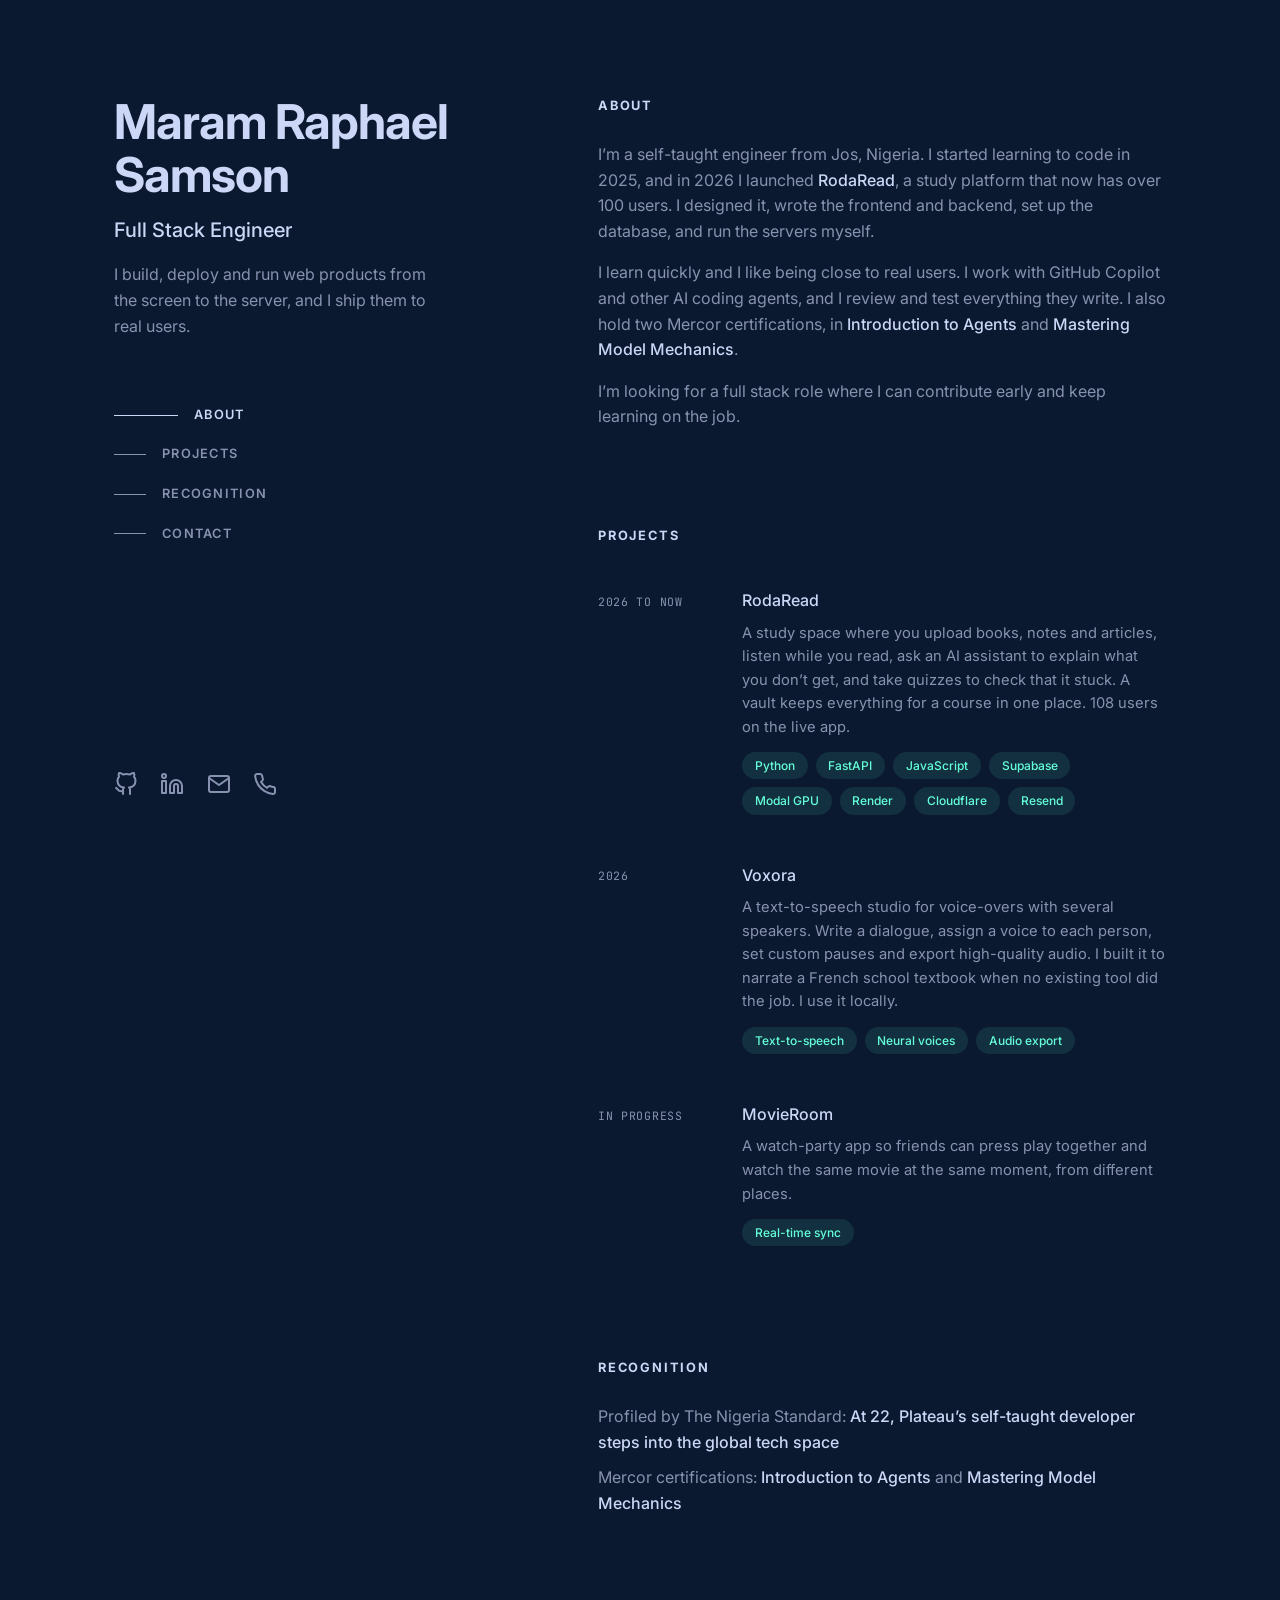
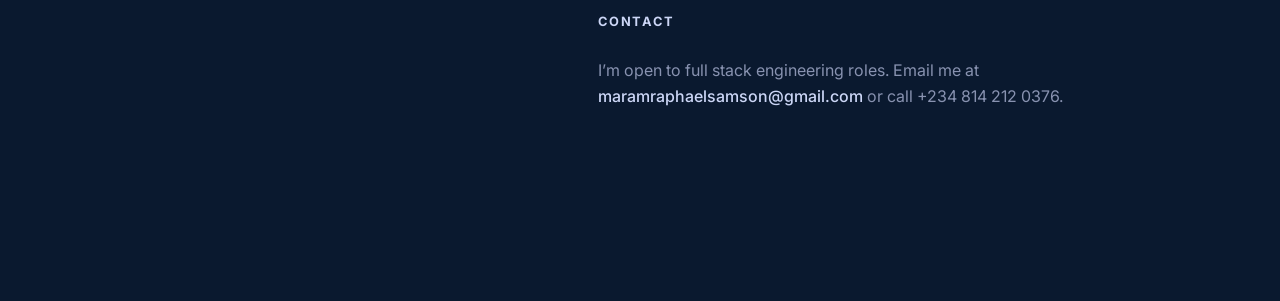
==== index.html @ 488ff198 "Add GitHub Pages index entry point" ====
<!DOCTYPE html>
<html lang="en">
<head>
  <meta charset="utf-8">
  <meta name="viewport" content="width=device-width, initial-scale=1">
  <title>Maram Raphael Samson | Full Stack Engineer</title>
  <meta http-equiv="refresh" content="0; url=Maram%20Raphael%20Samson%20_%20Full%20Stack%20Engineer.html">
  <script>window.location.replace("Maram%20Raphael%20Samson%20_%20Full%20Stack%20Engineer.html");</script>
</head>
<body>
  <p>Loading portfolio… If you are not redirected, <a href="Maram%20Raphael%20Samson%20_%20Full%20Stack%20Engineer.html">open it here</a>.</p>
</body>
</html>
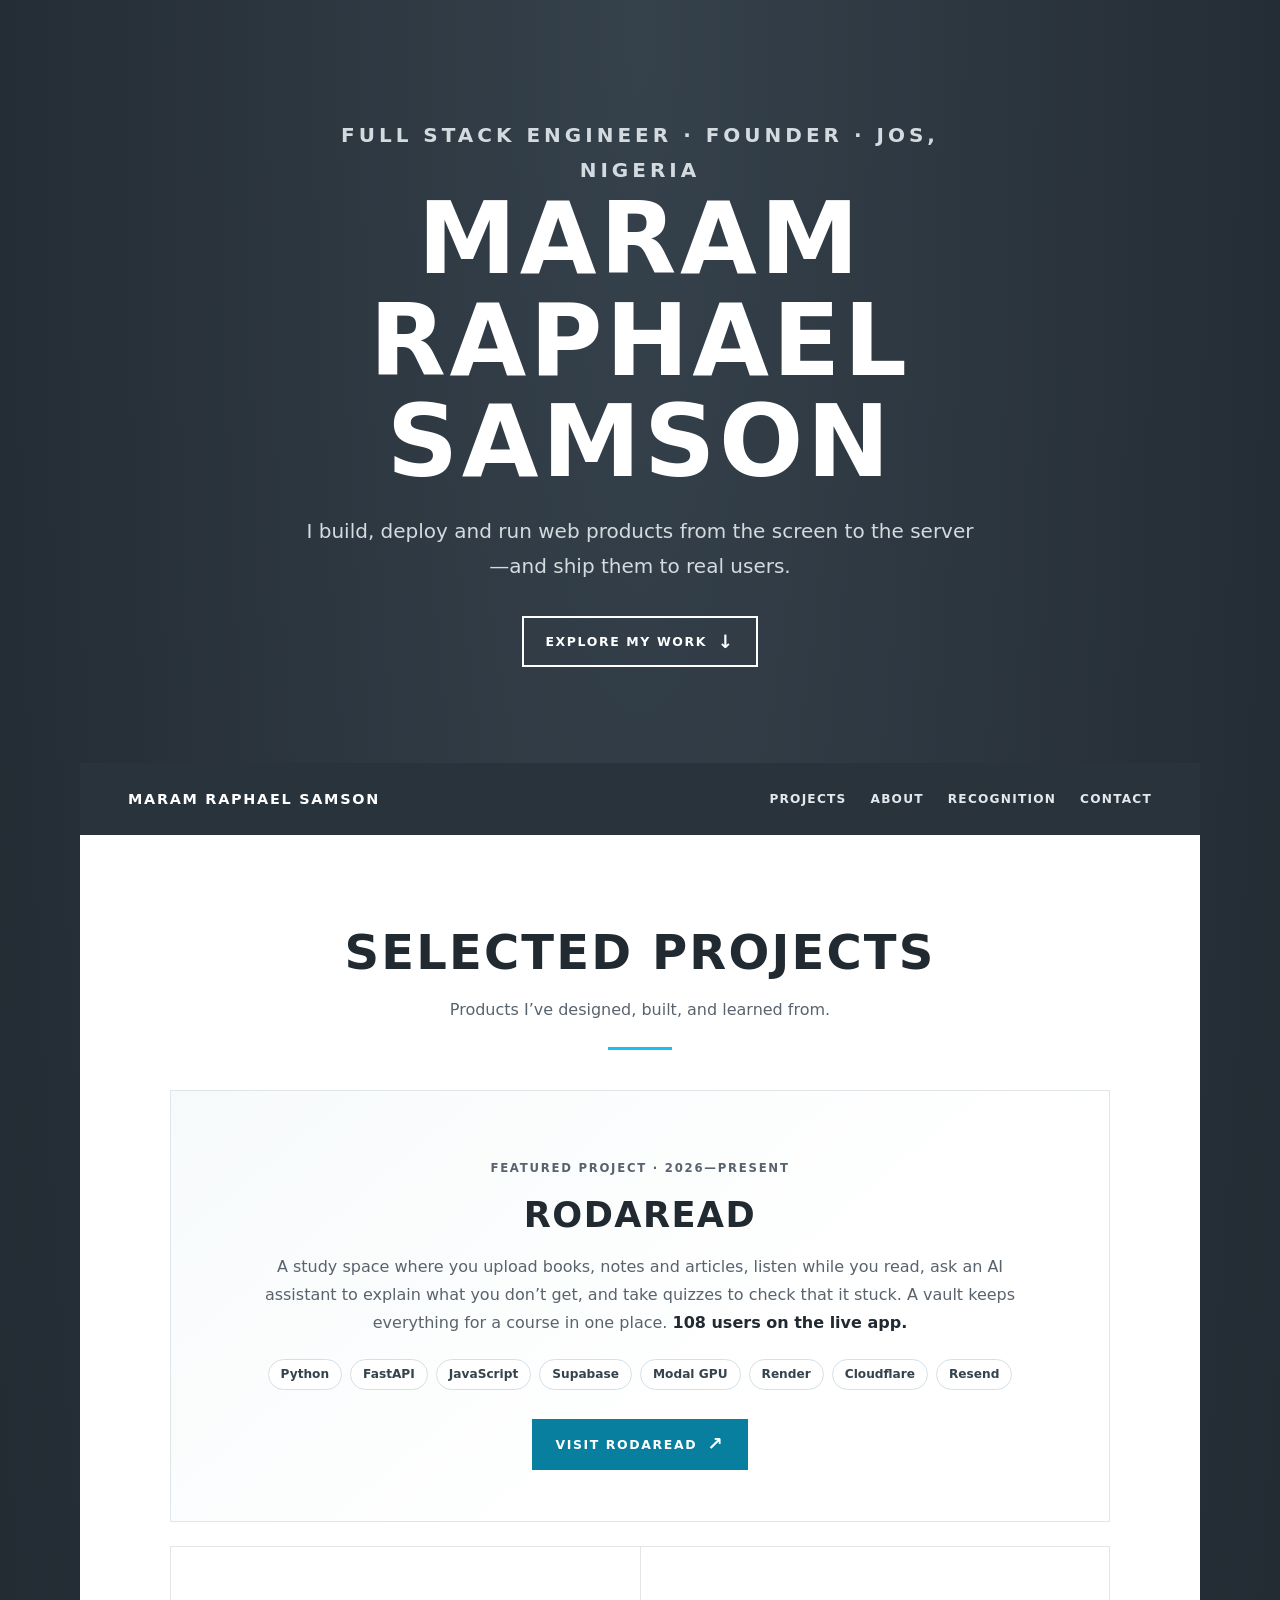
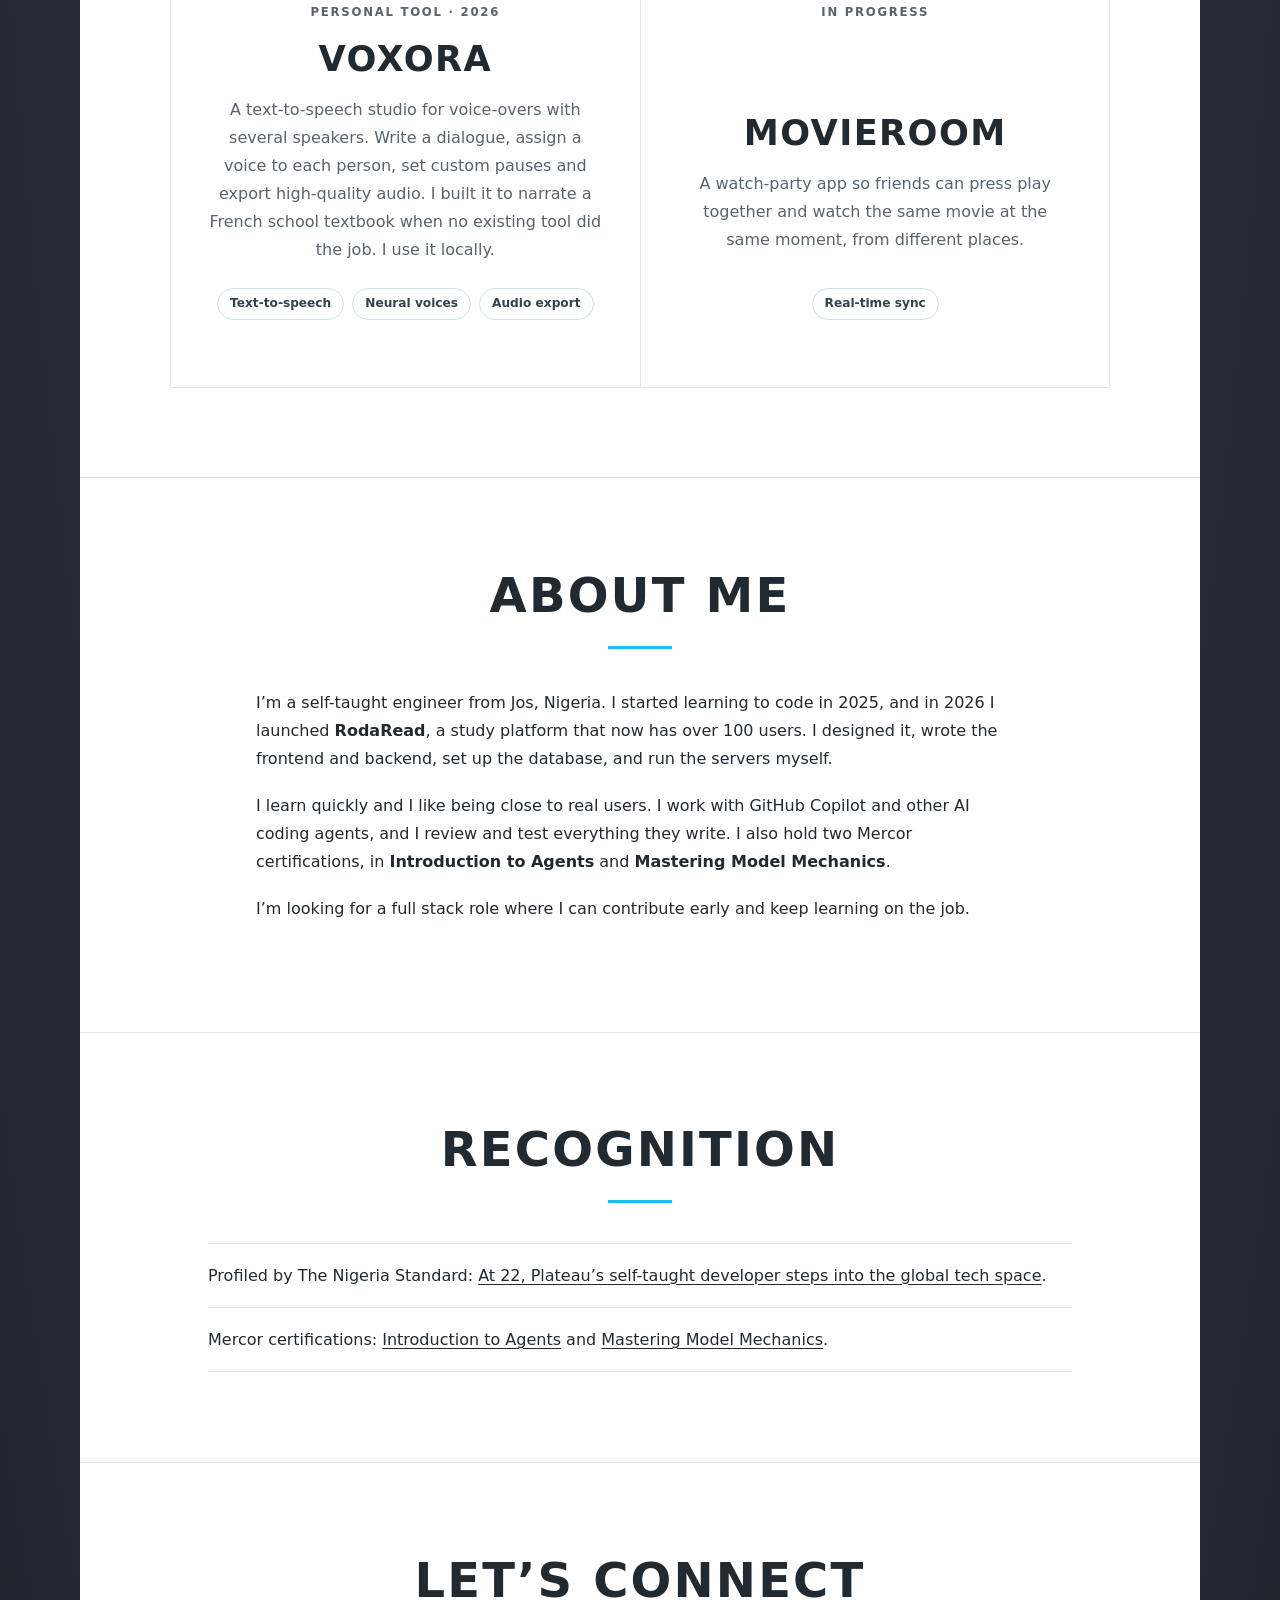
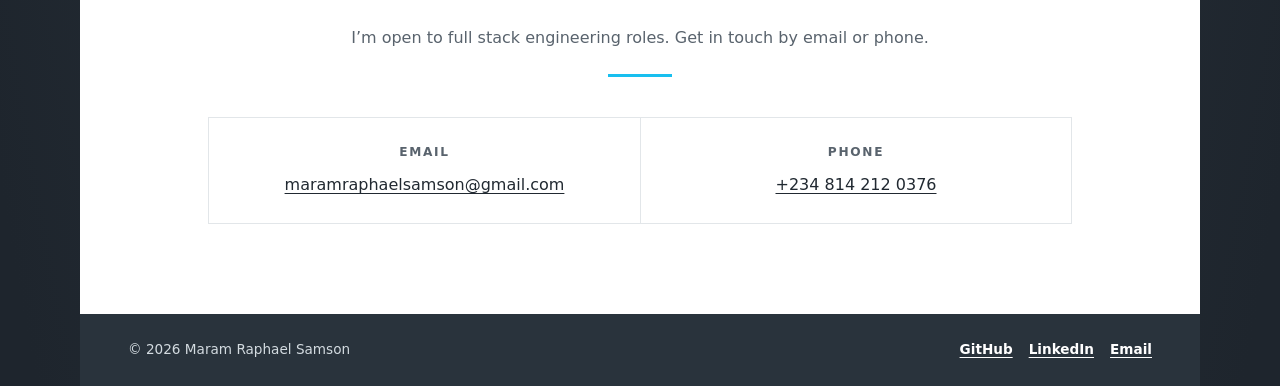
==== commit ca5e82e5: "Redesign portfolio with responsive Massively-inspired theme" ====
--- a/index.html
+++ b/index.html
@@ -2,12 +2,215 @@
 <html lang="en">
 <head>
   <meta charset="utf-8">
-  <meta name="viewport" content="width=device-width, initial-scale=1">
+  <meta name="viewport" content="width=device-width, initial-scale=1, viewport-fit=cover">
+  <meta name="theme-color" content="#1e252d">
+  <meta name="description" content="Maram Raphael Samson is a full stack engineer from Jos, Nigeria, building and running products including RodaRead.">
   <title>Maram Raphael Samson | Full Stack Engineer</title>
-  <meta http-equiv="refresh" content="0; url=Maram%20Raphael%20Samson%20_%20Full%20Stack%20Engineer.html">
-  <script>window.location.replace("Maram%20Raphael%20Samson%20_%20Full%20Stack%20Engineer.html");</script>
+  <style>
+    :root {
+      color-scheme: light;
+      --ink: #212931;
+      --muted: #59636d;
+      --accent: #087f9f;
+      --accent-bright: #18bfef;
+      --paper: #fff;
+      --line: #e2e6e9;
+      --page: #1e252d;
+      --content-width: 70rem;
+      font-family: system-ui, -apple-system, BlinkMacSystemFont, "Segoe UI", sans-serif;
+      font-synthesis: none;
+      text-rendering: optimizeLegibility;
+      -webkit-text-size-adjust: 100%;
+      scroll-behavior: smooth;
+      scroll-padding-top: 5rem;
+    }
+
+    *, *::before, *::after { box-sizing: border-box; }
+    body {
+      margin: 0;
+      color: var(--ink);
+      background: radial-gradient(ellipse at 50% 0, #35414b 0, var(--page) 55rem);
+      font-size: 1rem;
+      line-height: 1.75;
+    }
+    a { color: inherit; text-decoration-thickness: .08em; text-underline-offset: .2em; }
+    a:hover { color: var(--accent); }
+    a:focus-visible { outline: 3px solid var(--accent-bright); outline-offset: 4px; }
+    .skip-link {
+      position: fixed; z-index: 10; top: .75rem; left: .75rem; padding: .65rem 1rem;
+      color: white; background: var(--ink); transform: translateY(-160%);
+    }
+    .skip-link:focus { transform: translateY(0); }
+
+    .site { width: min(var(--content-width), calc(100% - 3rem)); margin: 0 auto; }
+    .intro {
+      min-height: min(44rem, 90svh); display: grid; place-content: center; justify-items: center;
+      padding: 6rem 1rem; color: white; text-align: center;
+    }
+    .eyebrow { margin: 0 0 .9rem; color: #b7c5cf; font-size: .78rem; font-weight: 750; letter-spacing: .2em; text-transform: uppercase; }
+    .intro h1 {
+      max-width: 14ch; margin: 0; font-size: clamp(2.7rem, 8vw, 6.2rem); line-height: 1.02;
+      letter-spacing: .035em; text-transform: uppercase; font-weight: 850;
+    }
+    .intro p { max-width: 42rem; margin: 1.4rem auto 0; color: #d3dbe0; font-size: clamp(1rem, 2vw, 1.25rem); }
+    .button {
+      display: inline-flex; min-height: 3.2rem; align-items: center; justify-content: center;
+      border: 2px solid currentColor; padding: .65rem 1.35rem; font-size: .78rem; font-weight: 800;
+      letter-spacing: .13em; text-transform: uppercase; text-decoration: none; transition: background-color .18s ease, color .18s ease, transform .18s ease;
+    }
+    .button:hover { color: white; background: var(--accent); border-color: var(--accent); transform: translateY(-2px); }
+    .intro .button { margin-top: 2rem; }
+    .button.primary { color: white; background: var(--accent); border-color: var(--accent); }
+    .button.primary:hover { color: white; background: #06657f; border-color: #06657f; }
+    .arrow { margin-left: .65rem; font-size: 1.15rem; line-height: 1; }
+
+    .masthead { display: flex; min-height: 4.5rem; align-items: center; justify-content: space-between; gap: 1rem; padding: .75rem clamp(1rem, 4vw, 3rem); color: white; background: #29333c; }
+    .brand { font-size: .9rem; font-weight: 850; letter-spacing: .12em; text-transform: uppercase; text-decoration: none; }
+    .nav { display: flex; align-items: center; flex-wrap: wrap; gap: .35rem 1.5rem; }
+    .nav a { color: #e2e8ec; font-size: .76rem; font-weight: 750; letter-spacing: .1em; text-transform: uppercase; text-decoration: none; }
+    .nav a:hover { color: var(--accent-bright); }
+
+    main { background: var(--paper); }
+    .section { padding: clamp(3rem, 7vw, 6rem) clamp(1.25rem, 7vw, 6.5rem); }
+    .section + .section { border-top: 1px solid var(--line); }
+    .section-heading { max-width: 48rem; margin: 0 auto 2.5rem; text-align: center; }
+    .section-heading h2 { margin: 0; font-size: clamp(1.8rem, 4vw, 3rem); line-height: 1.15; letter-spacing: .045em; text-transform: uppercase; }
+    .section-heading p { max-width: 42rem; margin: 1rem auto 0; color: var(--muted); }
+    .section-heading::after { display: block; width: 4rem; height: 3px; margin: 1.4rem auto 0; background: var(--accent-bright); content: ""; }
+    .about-copy { max-width: 48rem; margin: 0 auto; }
+    .about-copy p { margin: 0 0 1.2rem; }
+    strong { color: var(--ink); }
+
+    .featured {
+      padding: clamp(1.5rem, 4vw, 3.25rem); border: 1px solid var(--line); text-align: center;
+      background: linear-gradient(140deg, #f7fafb, #fff 65%);
+    }
+    .project-kicker { margin: 0 0 .6rem; color: var(--accent); font-size: .73rem; font-weight: 800; letter-spacing: .15em; text-transform: uppercase; }
+    .project h3 { margin: 0; font-size: clamp(1.5rem, 3vw, 2.2rem); line-height: 1.2; letter-spacing: .04em; text-transform: uppercase; }
+    .project h3 a { text-decoration: none; }
+    .project p { max-width: 48rem; margin: 1rem auto; color: var(--muted); }
+    .tags { display: flex; flex-wrap: wrap; justify-content: center; gap: .5rem; margin: 1.4rem 0 1.8rem; padding: 0; list-style: none; }
+    .tags li { border: 1px solid #d5e0e5; border-radius: 999px; padding: .25rem .75rem; color: #34434c; background: white; font-size: .76rem; font-weight: 650; }
+    .project-grid { display: grid; grid-template-columns: repeat(2, minmax(0, 1fr)); margin-top: 1.5rem; border: 1px solid var(--line); }
+    .project-card { display: flex; min-height: 100%; flex-direction: column; align-items: center; padding: clamp(1.4rem, 3vw, 2.5rem); text-align: center; }
+    .project-card + .project-card { border-left: 1px solid var(--line); }
+    .project-card p { flex: 1; }
+    .project-card .tags { margin-top: .5rem; }
+
+    .recognition-list { max-width: 54rem; margin: 0 auto; padding: 0; list-style: none; }
+    .recognition-list li { padding: 1.1rem 0; border-bottom: 1px solid var(--line); }
+    .recognition-list li:first-child { border-top: 1px solid var(--line); }
+    .contact-panel { display: grid; grid-template-columns: repeat(2, minmax(0, 1fr)); max-width: 54rem; margin: 0 auto; border: 1px solid var(--line); }
+    .contact-item { padding: 1.5rem; text-align: center; }
+    .contact-item + .contact-item { border-left: 1px solid var(--line); }
+    .contact-item h3 { margin: 0 0 .5rem; color: var(--muted); font-size: .76rem; letter-spacing: .14em; text-transform: uppercase; }
+    .contact-item p { margin: 0; overflow-wrap: anywhere; }
+    footer { display: flex; align-items: center; justify-content: space-between; gap: 1rem; padding: 1.5rem clamp(1rem, 4vw, 3rem); color: #d3dbe0; background: #29333c; font-size: .85rem; }
+    footer p { margin: 0; }
+    .social { display: flex; gap: 1rem; margin: 0; padding: 0; list-style: none; }
+    .social a { color: white; font-weight: 700; }
+
+    @media (max-width: 650px) {
+      .site { width: min(100% - 1.25rem, var(--content-width)); }
+      .intro { min-height: 38rem; min-height: min(38rem, 88svh); padding: 4rem .5rem; }
+      .masthead { align-items: flex-start; flex-direction: column; }
+      .nav { gap: .5rem 1rem; }
+      .nav a { font-size: .7rem; }
+      .project-grid, .contact-panel { grid-template-columns: 1fr; }
+      .project-card + .project-card, .contact-item + .contact-item { border-top: 1px solid var(--line); border-left: 0; }
+      footer { align-items: flex-start; flex-direction: column; }
+    }
+    @media (prefers-reduced-motion: reduce) {
+      *, *::before, *::after { scroll-behavior: auto !important; transition-duration: .01ms !important; }
+    }
+  </style>
 </head>
 <body>
-  <p>Loading portfolio… If you are not redirected, <a href="Maram%20Raphael%20Samson%20_%20Full%20Stack%20Engineer.html">open it here</a>.</p>
+  <a class="skip-link" href="#main">Skip to content</a>
+  <div class="site">
+    <header class="intro" id="top">
+      <p class="eyebrow">Full Stack Engineer · Founder · Jos, Nigeria</p>
+      <h1>Maram Raphael Samson</h1>
+      <p>I build, deploy and run web products from the screen to the server—and ship them to real users.</p>
+      <a class="button" href="#main">Explore my work <span class="arrow" aria-hidden="true">↓</span></a>
+    </header>
+
+    <div class="masthead">
+      <a class="brand" href="#top">Maram Raphael Samson</a>
+      <nav class="nav" aria-label="Main navigation">
+        <a href="#projects">Projects</a>
+        <a href="#about">About</a>
+        <a href="#recognition">Recognition</a>
+        <a href="#contact">Contact</a>
+      </nav>
+    </div>
+
+    <main id="main">
+      <section class="section" id="projects" aria-labelledby="projects-title">
+        <div class="section-heading">
+          <h2 id="projects-title">Selected Projects</h2>
+          <p>Products I’ve designed, built, and learned from.</p>
+        </div>
+        <article class="project featured">
+          <p class="project-kicker">Featured project · 2026—present</p>
+          <h3><a href="https://rodaread.com">RodaRead</a></h3>
+          <p>A study space where you upload books, notes and articles, listen while you read, ask an AI assistant to explain what you don’t get, and take quizzes to check that it stuck. A vault keeps everything for a course in one place. <strong>108 users on the live app.</strong></p>
+          <ul class="tags" aria-label="Technologies used"><li>Python</li><li>FastAPI</li><li>JavaScript</li><li>Supabase</li><li>Modal GPU</li><li>Render</li><li>Cloudflare</li><li>Resend</li></ul>
+          <a class="button primary" href="https://rodaread.com">Visit RodaRead <span class="arrow" aria-hidden="true">↗</span></a>
+        </article>
+        <div class="project-grid">
+          <article class="project project-card">
+            <p class="project-kicker">Personal tool · 2026</p>
+            <h3>Voxora</h3>
+            <p>A text-to-speech studio for voice-overs with several speakers. Write a dialogue, assign a voice to each person, set custom pauses and export high-quality audio. I built it to narrate a French school textbook when no existing tool did the job. I use it locally.</p>
+            <ul class="tags" aria-label="Voxora capabilities"><li>Text-to-speech</li><li>Neural voices</li><li>Audio export</li></ul>
+          </article>
+          <article class="project project-card">
+            <p class="project-kicker">In progress</p>
+            <h3>MovieRoom</h3>
+            <p>A watch-party app so friends can press play together and watch the same movie at the same moment, from different places.</p>
+            <ul class="tags" aria-label="MovieRoom capability"><li>Real-time sync</li></ul>
+          </article>
+        </div>
+      </section>
+
+      <section class="section" id="about" aria-labelledby="about-title">
+        <div class="section-heading"><h2 id="about-title">About Me</h2></div>
+        <div class="about-copy">
+          <p>I’m a self-taught engineer from Jos, Nigeria. I started learning to code in 2025, and in 2026 I launched <strong>RodaRead</strong>, a study platform that now has over 100 users. I designed it, wrote the frontend and backend, set up the database, and run the servers myself.</p>
+          <p>I learn quickly and I like being close to real users. I work with GitHub Copilot and other AI coding agents, and I review and test everything they write. I also hold two Mercor certifications, in <strong>Introduction to Agents</strong> and <strong>Mastering Model Mechanics</strong>.</p>
+          <p>I’m looking for a full stack role where I can contribute early and keep learning on the job.</p>
+        </div>
+      </section>
+
+      <section class="section" id="recognition" aria-labelledby="recognition-title">
+        <div class="section-heading"><h2 id="recognition-title">Recognition</h2></div>
+        <ul class="recognition-list">
+          <li>Profiled by The Nigeria Standard: <a href="https://thenigeriastandard.news/2026/11/08/at-22-plateaus-self-taught-developer-steps-into-the-global-tech-space/">At 22, Plateau’s self-taught developer steps into the global tech space</a>.</li>
+          <li>Mercor certifications: <a href="https://work.mercor.com/learn/verify/MRC-2026-R2CJV3LN">Introduction to Agents</a> and <a href="https://work.mercor.com/learn/verify/MRC-2026-ZWYJFUNR">Mastering Model Mechanics</a>.</li>
+        </ul>
+      </section>
+
+      <section class="section" id="contact" aria-labelledby="contact-title">
+        <div class="section-heading">
+          <h2 id="contact-title">Let’s Connect</h2>
+          <p>I’m open to full stack engineering roles. Get in touch by email or phone.</p>
+        </div>
+        <div class="contact-panel">
+          <div class="contact-item"><h3>Email</h3><p><a href="mailto:maramraphaelsamson@gmail.com">maramraphaelsamson@gmail.com</a></p></div>
+          <div class="contact-item"><h3>Phone</h3><p><a href="tel:+2348142120376">+234 814 212 0376</a></p></div>
+        </div>
+      </section>
+    </main>
+
+    <footer>
+      <p>© <span id="year">2026</span> Maram Raphael Samson</p>
+      <ul class="social" aria-label="Social links">
+        <li><a href="https://github.com/maramraphaelsamson">GitHub</a></li>
+        <li><a href="https://www.linkedin.com/in/maram-raphael-samson-87861040a/">LinkedIn</a></li>
+        <li><a href="mailto:maramraphaelsamson@gmail.com">Email</a></li>
+      </ul>
+    </footer>
+  </div>
 </body>
 </html>
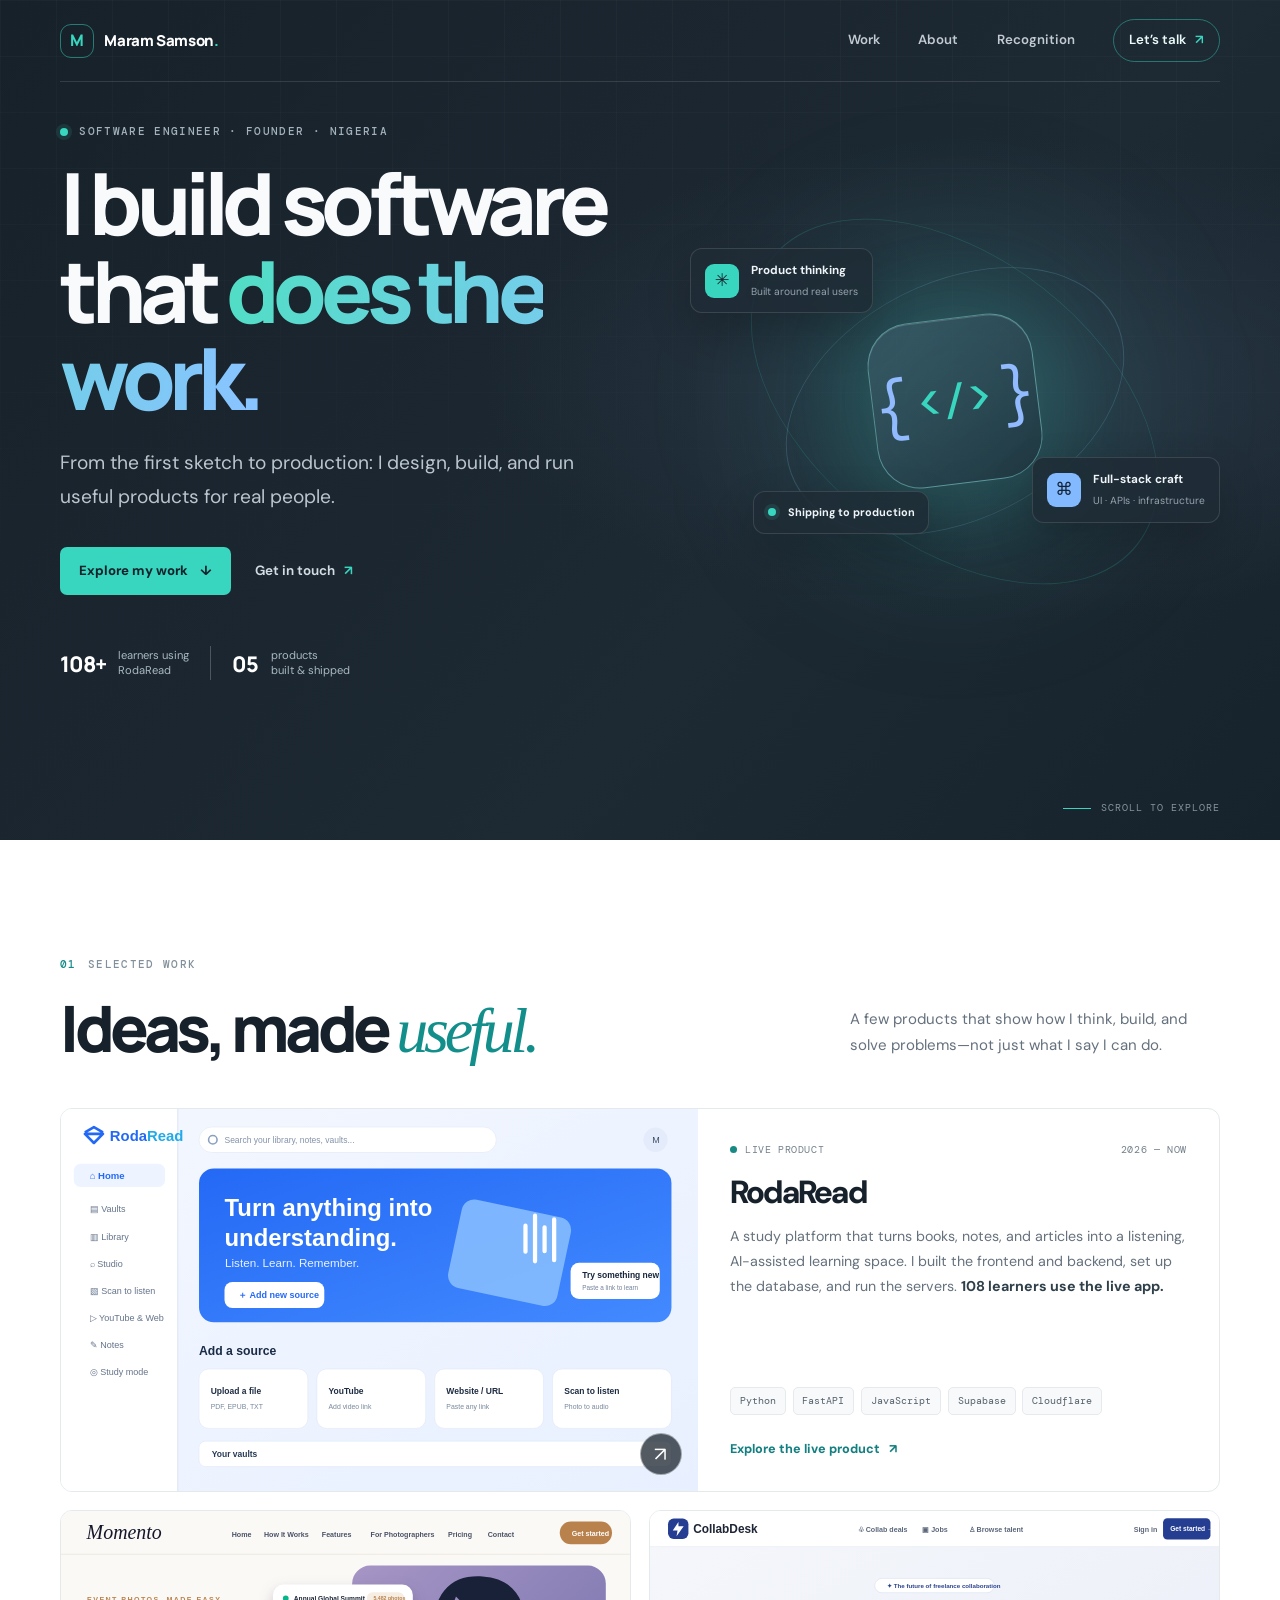
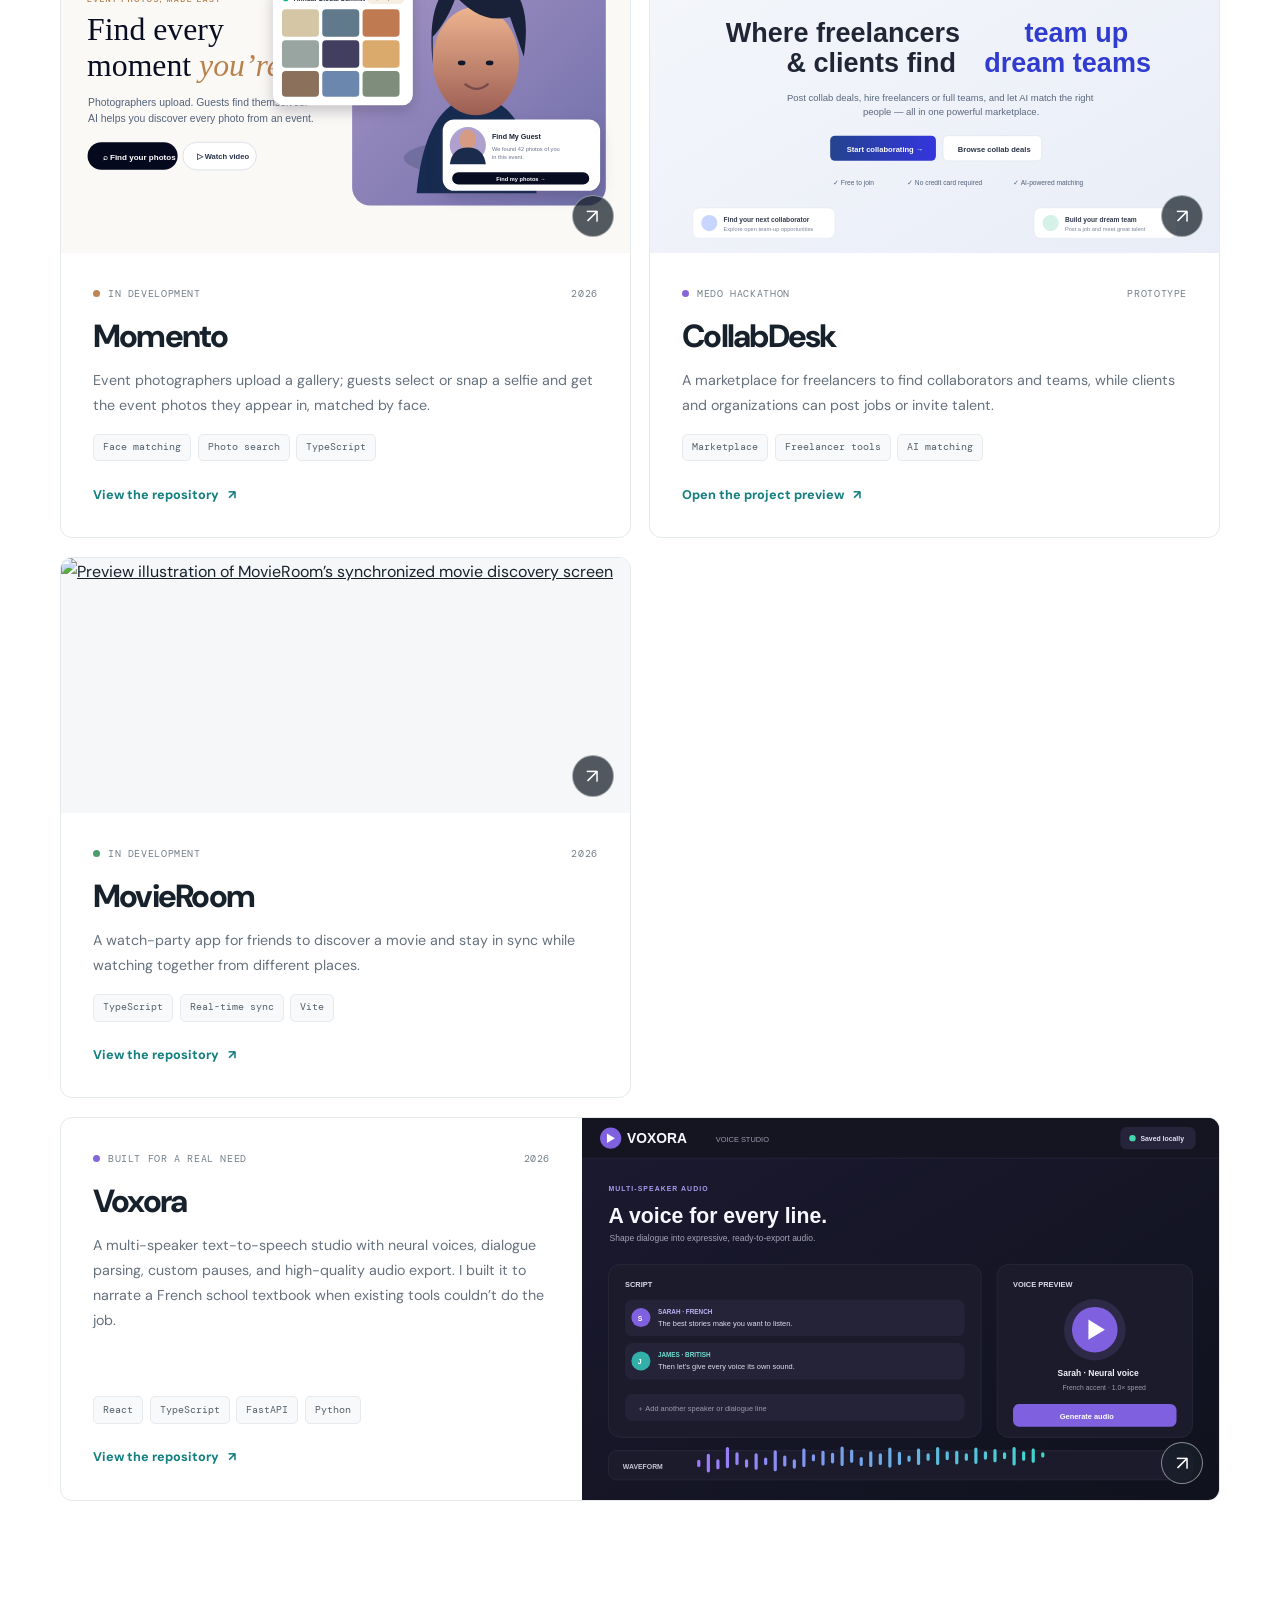
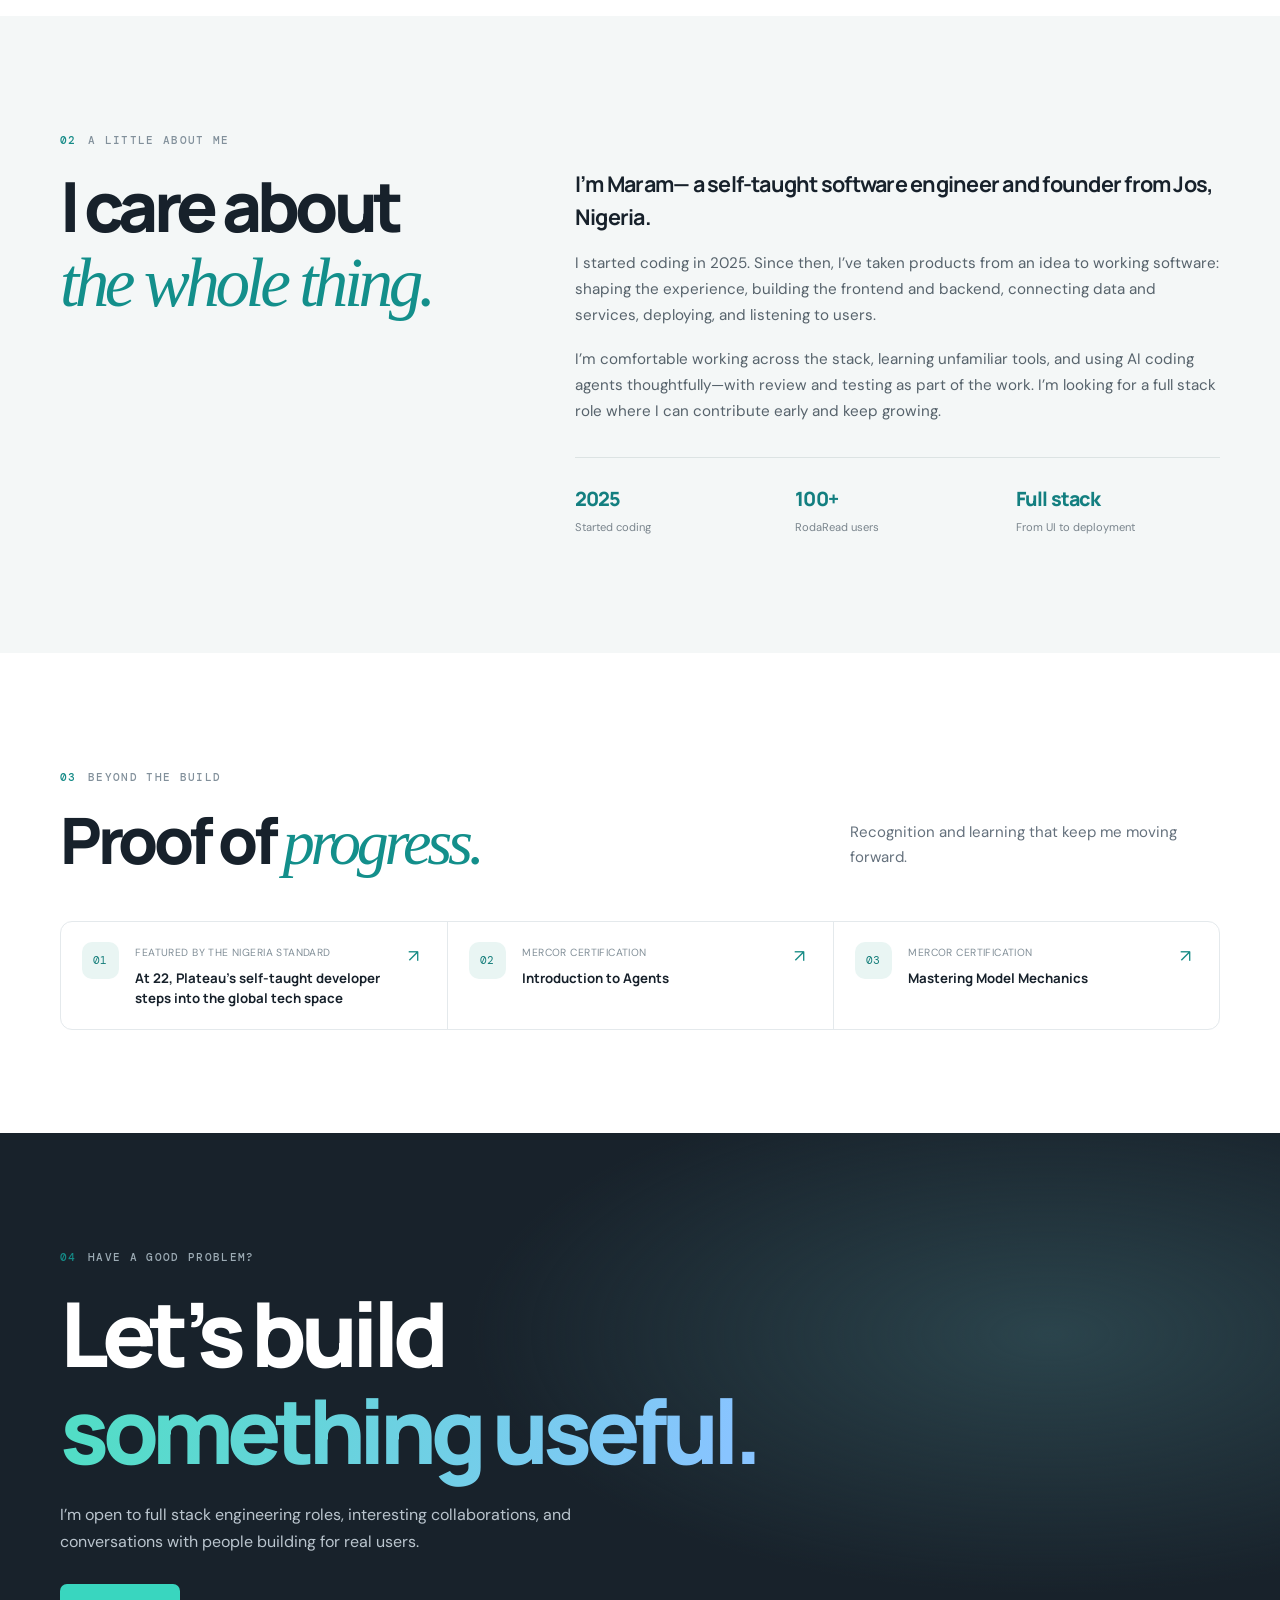
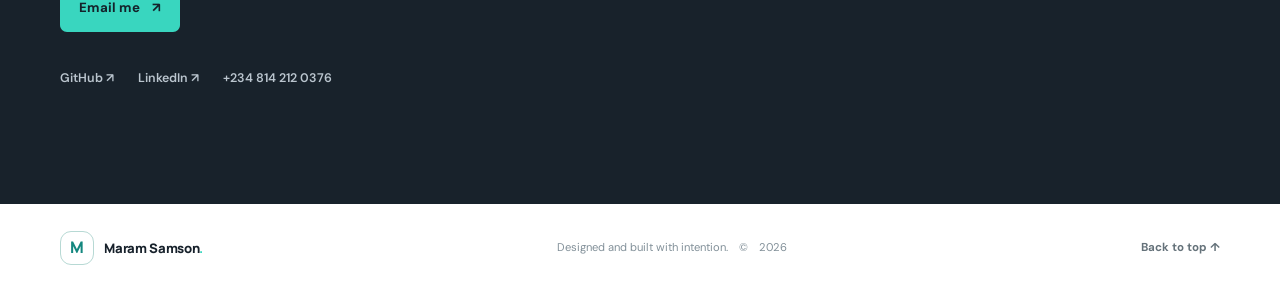
==== commit 1680456f: "Upgrade portfolio design and add animated project showcases" ====
--- a/index.html
+++ b/index.html
@@ -1,216 +1,95 @@
-<!DOCTYPE html>
+<!doctype html>
 <html lang="en">
 <head>
   <meta charset="utf-8">
   <meta name="viewport" content="width=device-width, initial-scale=1, viewport-fit=cover">
-  <meta name="theme-color" content="#1e252d">
-  <meta name="description" content="Maram Raphael Samson is a full stack engineer from Jos, Nigeria, building and running products including RodaRead.">
-  <title>Maram Raphael Samson | Full Stack Engineer</title>
-  <style>
-    :root {
-      color-scheme: light;
-      --ink: #212931;
-      --muted: #59636d;
-      --accent: #087f9f;
-      --accent-bright: #18bfef;
-      --paper: #fff;
-      --line: #e2e6e9;
-      --page: #1e252d;
-      --content-width: 70rem;
-      font-family: system-ui, -apple-system, BlinkMacSystemFont, "Segoe UI", sans-serif;
-      font-synthesis: none;
-      text-rendering: optimizeLegibility;
-      -webkit-text-size-adjust: 100%;
-      scroll-behavior: smooth;
-      scroll-padding-top: 5rem;
-    }
-
-    *, *::before, *::after { box-sizing: border-box; }
-    body {
-      margin: 0;
-      color: var(--ink);
-      background: radial-gradient(ellipse at 50% 0, #35414b 0, var(--page) 55rem);
-      font-size: 1rem;
-      line-height: 1.75;
-    }
-    a { color: inherit; text-decoration-thickness: .08em; text-underline-offset: .2em; }
-    a:hover { color: var(--accent); }
-    a:focus-visible { outline: 3px solid var(--accent-bright); outline-offset: 4px; }
-    .skip-link {
-      position: fixed; z-index: 10; top: .75rem; left: .75rem; padding: .65rem 1rem;
-      color: white; background: var(--ink); transform: translateY(-160%);
-    }
-    .skip-link:focus { transform: translateY(0); }
-
-    .site { width: min(var(--content-width), calc(100% - 3rem)); margin: 0 auto; }
-    .intro {
-      min-height: min(44rem, 90svh); display: grid; place-content: center; justify-items: center;
-      padding: 6rem 1rem; color: white; text-align: center;
-    }
-    .eyebrow { margin: 0 0 .9rem; color: #b7c5cf; font-size: .78rem; font-weight: 750; letter-spacing: .2em; text-transform: uppercase; }
-    .intro h1 {
-      max-width: 14ch; margin: 0; font-size: clamp(2.7rem, 8vw, 6.2rem); line-height: 1.02;
-      letter-spacing: .035em; text-transform: uppercase; font-weight: 850;
-    }
-    .intro p { max-width: 42rem; margin: 1.4rem auto 0; color: #d3dbe0; font-size: clamp(1rem, 2vw, 1.25rem); }
-    .button {
-      display: inline-flex; min-height: 3.2rem; align-items: center; justify-content: center;
-      border: 2px solid currentColor; padding: .65rem 1.35rem; font-size: .78rem; font-weight: 800;
-      letter-spacing: .13em; text-transform: uppercase; text-decoration: none; transition: background-color .18s ease, color .18s ease, transform .18s ease;
-    }
-    .button:hover { color: white; background: var(--accent); border-color: var(--accent); transform: translateY(-2px); }
-    .intro .button { margin-top: 2rem; }
-    .button.primary { color: white; background: var(--accent); border-color: var(--accent); }
-    .button.primary:hover { color: white; background: #06657f; border-color: #06657f; }
-    .arrow { margin-left: .65rem; font-size: 1.15rem; line-height: 1; }
-
-    .masthead { display: flex; min-height: 4.5rem; align-items: center; justify-content: space-between; gap: 1rem; padding: .75rem clamp(1rem, 4vw, 3rem); color: white; background: #29333c; }
-    .brand { font-size: .9rem; font-weight: 850; letter-spacing: .12em; text-transform: uppercase; text-decoration: none; }
-    .nav { display: flex; align-items: center; flex-wrap: wrap; gap: .35rem 1.5rem; }
-    .nav a { color: #e2e8ec; font-size: .76rem; font-weight: 750; letter-spacing: .1em; text-transform: uppercase; text-decoration: none; }
-    .nav a:hover { color: var(--accent-bright); }
-
-    main { background: var(--paper); }
-    .section { padding: clamp(3rem, 7vw, 6rem) clamp(1.25rem, 7vw, 6.5rem); }
-    .section + .section { border-top: 1px solid var(--line); }
-    .section-heading { max-width: 48rem; margin: 0 auto 2.5rem; text-align: center; }
-    .section-heading h2 { margin: 0; font-size: clamp(1.8rem, 4vw, 3rem); line-height: 1.15; letter-spacing: .045em; text-transform: uppercase; }
-    .section-heading p { max-width: 42rem; margin: 1rem auto 0; color: var(--muted); }
-    .section-heading::after { display: block; width: 4rem; height: 3px; margin: 1.4rem auto 0; background: var(--accent-bright); content: ""; }
-    .about-copy { max-width: 48rem; margin: 0 auto; }
-    .about-copy p { margin: 0 0 1.2rem; }
-    strong { color: var(--ink); }
-
-    .featured {
-      padding: clamp(1.5rem, 4vw, 3.25rem); border: 1px solid var(--line); text-align: center;
-      background: linear-gradient(140deg, #f7fafb, #fff 65%);
-    }
-    .project-kicker { margin: 0 0 .6rem; color: var(--accent); font-size: .73rem; font-weight: 800; letter-spacing: .15em; text-transform: uppercase; }
-    .project h3 { margin: 0; font-size: clamp(1.5rem, 3vw, 2.2rem); line-height: 1.2; letter-spacing: .04em; text-transform: uppercase; }
-    .project h3 a { text-decoration: none; }
-    .project p { max-width: 48rem; margin: 1rem auto; color: var(--muted); }
-    .tags { display: flex; flex-wrap: wrap; justify-content: center; gap: .5rem; margin: 1.4rem 0 1.8rem; padding: 0; list-style: none; }
-    .tags li { border: 1px solid #d5e0e5; border-radius: 999px; padding: .25rem .75rem; color: #34434c; background: white; font-size: .76rem; font-weight: 650; }
-    .project-grid { display: grid; grid-template-columns: repeat(2, minmax(0, 1fr)); margin-top: 1.5rem; border: 1px solid var(--line); }
-    .project-card { display: flex; min-height: 100%; flex-direction: column; align-items: center; padding: clamp(1.4rem, 3vw, 2.5rem); text-align: center; }
-    .project-card + .project-card { border-left: 1px solid var(--line); }
-    .project-card p { flex: 1; }
-    .project-card .tags { margin-top: .5rem; }
-
-    .recognition-list { max-width: 54rem; margin: 0 auto; padding: 0; list-style: none; }
-    .recognition-list li { padding: 1.1rem 0; border-bottom: 1px solid var(--line); }
-    .recognition-list li:first-child { border-top: 1px solid var(--line); }
-    .contact-panel { display: grid; grid-template-columns: repeat(2, minmax(0, 1fr)); max-width: 54rem; margin: 0 auto; border: 1px solid var(--line); }
-    .contact-item { padding: 1.5rem; text-align: center; }
-    .contact-item + .contact-item { border-left: 1px solid var(--line); }
-    .contact-item h3 { margin: 0 0 .5rem; color: var(--muted); font-size: .76rem; letter-spacing: .14em; text-transform: uppercase; }
-    .contact-item p { margin: 0; overflow-wrap: anywhere; }
-    footer { display: flex; align-items: center; justify-content: space-between; gap: 1rem; padding: 1.5rem clamp(1rem, 4vw, 3rem); color: #d3dbe0; background: #29333c; font-size: .85rem; }
-    footer p { margin: 0; }
-    .social { display: flex; gap: 1rem; margin: 0; padding: 0; list-style: none; }
-    .social a { color: white; font-weight: 700; }
-
-    @media (max-width: 650px) {
-      .site { width: min(100% - 1.25rem, var(--content-width)); }
-      .intro { min-height: 38rem; min-height: min(38rem, 88svh); padding: 4rem .5rem; }
-      .masthead { align-items: flex-start; flex-direction: column; }
-      .nav { gap: .5rem 1rem; }
-      .nav a { font-size: .7rem; }
-      .project-grid, .contact-panel { grid-template-columns: 1fr; }
-      .project-card + .project-card, .contact-item + .contact-item { border-top: 1px solid var(--line); border-left: 0; }
-      footer { align-items: flex-start; flex-direction: column; }
-    }
-    @media (prefers-reduced-motion: reduce) {
-      *, *::before, *::after { scroll-behavior: auto !important; transition-duration: .01ms !important; }
-    }
-  </style>
+  <meta name="theme-color" content="#18222b">
+  <meta name="description" content="Maram Raphael Samson is a software engineer and founder building useful products, from RodaRead to Momento.">
+  <meta property="og:title" content="Maram Raphael Samson — Software Engineer">
+  <meta property="og:description" content="I turn ideas into products people can use. Explore my software projects and engineering work.">
+  <meta property="og:type" content="website">
+  <title>Maram Raphael Samson — Software Engineer & Founder</title>
+  <link rel="preconnect" href="https://fonts.googleapis.com">
+  <link rel="preconnect" href="https://fonts.gstatic.com" crossorigin>
+  <link href="https://fonts.googleapis.com/css2?family=DM+Mono:wght@400;500&family=DM+Sans:wght@400;500;600;700;800&family=Manrope:wght@400;500;600;700;800&display=swap" rel="stylesheet">
+  <link rel="stylesheet" href="assets/css/portfolio.css">
+  <script src="assets/js/portfolio.js" defer></script>
 </head>
 <body>
   <a class="skip-link" href="#main">Skip to content</a>
-  <div class="site">
-    <header class="intro" id="top">
-      <p class="eyebrow">Full Stack Engineer · Founder · Jos, Nigeria</p>
-      <h1>Maram Raphael Samson</h1>
-      <p>I build, deploy and run web products from the screen to the server—and ship them to real users.</p>
-      <a class="button" href="#main">Explore my work <span class="arrow" aria-hidden="true">↓</span></a>
-    </header>
+  <div class="scroll-progress" aria-hidden="true"></div>
+  <header class="hero" id="top">
+    <nav class="site-nav wrap" aria-label="Main navigation">
+      <a class="wordmark" href="#top" aria-label="Maram Raphael Samson, home"><span class="wordmark-mark">M</span><span>Maram Samson<span class="wordmark-dot">.</span></span></a>
+      <button class="menu-toggle" type="button" aria-expanded="false" aria-controls="nav-links" aria-label="Open navigation"><span></span><span></span></button>
+      <div class="nav-links" id="nav-links">
+        <a href="#work">Work</a><a href="#about">About</a><a href="#recognition">Recognition</a><a class="nav-contact" href="#contact">Let’s talk <span aria-hidden="true">↗</span></a>
+      </div>
+    </nav>
+    <div class="hero-content wrap">
+      <div class="hero-copy">
+        <p class="eyebrow hero-eyebrow"><span class="status-dot"></span> Software engineer · Founder · Nigeria</p>
+        <h1>I build software<br>that <span class="gradient-text">does the work.</span></h1>
+        <p class="hero-description">From the first sketch to production: I design, build, and run useful products for real people.</p>
+        <div class="hero-actions"><a class="button button-light" href="#work">Explore my work <span aria-hidden="true">↓</span></a><a class="text-link" href="mailto:maramraphaelsamson@gmail.com">Get in touch <span aria-hidden="true">↗</span></a></div>
+        <div class="hero-proof"><span class="proof-number">108+</span><span>learners using<br>RodaRead</span><span class="proof-divider"></span><span class="proof-number">05</span><span>products<br>built & shipped</span></div>
+      </div>
+      <div class="hero-art" aria-label="Abstract illustration of connected software components" role="img">
+        <div class="art-orbit orbit-one"></div><div class="art-orbit orbit-two"></div>
+        <div class="art-core"><span class="core-bracket">{</span><span class="core-code">&lt;/&gt;</span><span class="core-bracket">}</span></div>
+        <div class="float-chip chip-product"><span class="chip-icon">✳</span><span><b>Product thinking</b><small>Built around real users</small></span></div>
+        <div class="float-chip chip-stack"><span class="chip-icon blue">⌘</span><span><b>Full-stack craft</b><small>UI · APIs · infrastructure</small></span></div>
+        <div class="float-chip chip-live"><span class="status-dot"></span><span><b>Shipping to production</b></span></div>
+        <div class="art-glow"></div>
+      </div>
+    </div>
+    <a class="scroll-cue" href="#work"><span class="scroll-line"></span> Scroll to explore</a>
+  </header>
 
-    <div class="masthead">
-      <a class="brand" href="#top">Maram Raphael Samson</a>
-      <nav class="nav" aria-label="Main navigation">
-        <a href="#projects">Projects</a>
-        <a href="#about">About</a>
-        <a href="#recognition">Recognition</a>
-        <a href="#contact">Contact</a>
-      </nav>
-    </div>
+  <main id="main">
+    <section class="work-section section wrap" id="work" aria-labelledby="work-title">
+      <div class="section-top reveal">
+        <div><p class="eyebrow"><span class="section-index">01</span> Selected work</p><h2 id="work-title">Ideas, made <span class="serif-italic">useful.</span></h2></div>
+        <p class="section-intro">A few products that show how I think, build, and solve problems—not just what I say I can do.</p>
+      </div>
+      <div class="project-grid">
+        <article class="project-card project-feature reveal">
+          <a class="project-image image-rodaread" href="https://rodaread.com" target="_blank" rel="noopener noreferrer" aria-label="Open RodaRead"><img src="assets/images/rodaread-preview.svg" alt="Preview illustration of RodaRead’s study dashboard" loading="lazy"><span class="image-action" aria-hidden="true">↗</span></a>
+          <div class="project-body"><div class="project-meta"><span class="project-type"><i class="meta-dot"></i> Live product</span><span class="project-year">2026 — now</span></div><h3><a href="https://rodaread.com" target="_blank" rel="noopener noreferrer">RodaRead <span aria-hidden="true">↗</span></a></h3><p>A study platform that turns books, notes, and articles into a listening, AI-assisted learning space. I built the frontend and backend, set up the database, and run the servers. <strong>108 learners use the live app.</strong></p><ul class="tech-list" aria-label="Technologies"><li>Python</li><li>FastAPI</li><li>JavaScript</li><li>Supabase</li><li>Cloudflare</li></ul><a class="project-link" href="https://rodaread.com" target="_blank" rel="noopener noreferrer">Explore the live product <span aria-hidden="true">↗</span></a></div>
+        </article>
+        <article class="project-card reveal">
+          <a class="project-image image-momento" href="https://github.com/maramraphaelsamson/Momento" target="_blank" rel="noopener noreferrer" aria-label="Open the Momento repository"><img src="assets/images/momento-preview.svg" alt="Preview illustration of Momento’s event-photo gallery and face-match flow" loading="lazy"><span class="image-action" aria-hidden="true">↗</span></a>
+          <div class="project-body"><div class="project-meta"><span class="project-type"><i class="meta-dot warm"></i> In development</span><span class="project-year">2026</span></div><h3><a href="https://github.com/maramraphaelsamson/Momento" target="_blank" rel="noopener noreferrer">Momento <span aria-hidden="true">↗</span></a></h3><p>Event photographers upload a gallery; guests select or snap a selfie and get the event photos they appear in, matched by face.</p><ul class="tech-list" aria-label="Project focus"><li>Face matching</li><li>Photo search</li><li>TypeScript</li></ul><a class="project-link" href="https://github.com/maramraphaelsamson/Momento" target="_blank" rel="noopener noreferrer">View the repository <span aria-hidden="true">↗</span></a></div>
+        </article>
+        <article class="project-card reveal">
+          <a class="project-image image-collab" href="https://medo.dev/projects/app-bnp4dx5br4sh/preview" target="_blank" rel="noopener noreferrer" aria-label="Open the CollabDesk Medo project preview"><img src="assets/images/collabdesk-preview.svg" alt="Preview illustration of CollabDesk’s freelancer collaboration marketplace" loading="lazy"><span class="image-action" aria-hidden="true">↗</span></a>
+          <div class="project-body"><div class="project-meta"><span class="project-type"><i class="meta-dot purple"></i> Medo hackathon</span><span class="project-year">Prototype</span></div><h3><a href="https://medo.dev/projects/app-bnp4dx5br4sh/preview" target="_blank" rel="noopener noreferrer">CollabDesk <span aria-hidden="true">↗</span></a></h3><p>A marketplace for freelancers to find collaborators and teams, while clients and organizations can post jobs or invite talent.</p><ul class="tech-list" aria-label="Project focus"><li>Marketplace</li><li>Freelancer tools</li><li>AI matching</li></ul><a class="project-link" href="https://medo.dev/projects/app-bnp4dx5br4sh/preview" target="_blank" rel="noopener noreferrer">Open the project preview <span aria-hidden="true">↗</span></a></div>
+        </article>
+        <article class="project-card reveal">
+          <a class="project-image image-movieroom" href="https://github.com/maramraphaelsamson/MovieRoom" target="_blank" rel="noopener noreferrer" aria-label="Open the MovieRoom repository"><img src="assets/images/movieroom-preview.svg" alt="Preview illustration of MovieRoom’s synchronized movie discovery screen" loading="lazy"><span class="image-action" aria-hidden="true">↗</span></a>
+          <div class="project-body"><div class="project-meta"><span class="project-type"><i class="meta-dot green"></i> In development</span><span class="project-year">2026</span></div><h3><a href="https://github.com/maramraphaelsamson/MovieRoom" target="_blank" rel="noopener noreferrer">MovieRoom <span aria-hidden="true">↗</span></a></h3><p>A watch-party app for friends to discover a movie and stay in sync while watching together from different places.</p><ul class="tech-list" aria-label="Technologies"><li>TypeScript</li><li>Real-time sync</li><li>Vite</li></ul><a class="project-link" href="https://github.com/maramraphaelsamson/MovieRoom" target="_blank" rel="noopener noreferrer">View the repository <span aria-hidden="true">↗</span></a></div>
+        </article>
+        <article class="project-card project-wide reveal">
+          <a class="project-image image-voxora" href="https://github.com/maramraphaelsamson/Voxora" target="_blank" rel="noopener noreferrer" aria-label="Open the Voxora repository"><img src="assets/images/voxora-preview.svg" alt="Preview illustration of Voxora’s multi-speaker voice studio" loading="lazy"><span class="image-action" aria-hidden="true">↗</span></a>
+          <div class="project-body"><div class="project-meta"><span class="project-type"><i class="meta-dot purple"></i> Built for a real need</span><span class="project-year">2026</span></div><h3><a href="https://github.com/maramraphaelsamson/Voxora" target="_blank" rel="noopener noreferrer">Voxora <span aria-hidden="true">↗</span></a></h3><p>A multi-speaker text-to-speech studio with neural voices, dialogue parsing, custom pauses, and high-quality audio export. I built it to narrate a French school textbook when existing tools couldn’t do the job.</p><ul class="tech-list" aria-label="Technologies"><li>React</li><li>TypeScript</li><li>FastAPI</li><li>Python</li></ul><a class="project-link" href="https://github.com/maramraphaelsamson/Voxora" target="_blank" rel="noopener noreferrer">View the repository <span aria-hidden="true">↗</span></a></div>
+        </article>
+      </div>
+    </section>
 
-    <main id="main">
-      <section class="section" id="projects" aria-labelledby="projects-title">
-        <div class="section-heading">
-          <h2 id="projects-title">Selected Projects</h2>
-          <p>Products I’ve designed, built, and learned from.</p>
-        </div>
-        <article class="project featured">
-          <p class="project-kicker">Featured project · 2026—present</p>
-          <h3><a href="https://rodaread.com">RodaRead</a></h3>
-          <p>A study space where you upload books, notes and articles, listen while you read, ask an AI assistant to explain what you don’t get, and take quizzes to check that it stuck. A vault keeps everything for a course in one place. <strong>108 users on the live app.</strong></p>
-          <ul class="tags" aria-label="Technologies used"><li>Python</li><li>FastAPI</li><li>JavaScript</li><li>Supabase</li><li>Modal GPU</li><li>Render</li><li>Cloudflare</li><li>Resend</li></ul>
-          <a class="button primary" href="https://rodaread.com">Visit RodaRead <span class="arrow" aria-hidden="true">↗</span></a>
-        </article>
-        <div class="project-grid">
-          <article class="project project-card">
-            <p class="project-kicker">Personal tool · 2026</p>
-            <h3>Voxora</h3>
-            <p>A text-to-speech studio for voice-overs with several speakers. Write a dialogue, assign a voice to each person, set custom pauses and export high-quality audio. I built it to narrate a French school textbook when no existing tool did the job. I use it locally.</p>
-            <ul class="tags" aria-label="Voxora capabilities"><li>Text-to-speech</li><li>Neural voices</li><li>Audio export</li></ul>
-          </article>
-          <article class="project project-card">
-            <p class="project-kicker">In progress</p>
-            <h3>MovieRoom</h3>
-            <p>A watch-party app so friends can press play together and watch the same movie at the same moment, from different places.</p>
-            <ul class="tags" aria-label="MovieRoom capability"><li>Real-time sync</li></ul>
-          </article>
-        </div>
-      </section>
+    <section class="about-section section" id="about" aria-labelledby="about-title">
+      <div class="about-inner wrap reveal">
+        <div class="about-heading"><p class="eyebrow"><span class="section-index">02</span> A little about me</p><h2 id="about-title">I care about<br><span class="serif-italic">the whole thing.</span></h2></div>
+        <div class="about-copy"><p class="about-lead">I’m Maram— a self-taught software engineer and founder from Jos, Nigeria.</p><p>I started coding in 2025. Since then, I’ve taken products from an idea to working software: shaping the experience, building the frontend and backend, connecting data and services, deploying, and listening to users.</p><p>I’m comfortable working across the stack, learning unfamiliar tools, and using AI coding agents thoughtfully—with review and testing as part of the work. I’m looking for a full stack role where I can contribute early and keep growing.</p><div class="about-facts"><div><span class="fact-value">2025</span><span class="fact-label">Started coding</span></div><div><span class="fact-value">100+</span><span class="fact-label">RodaRead users</span></div><div><span class="fact-value">Full stack</span><span class="fact-label">From UI to deployment</span></div></div></div>
+      </div>
+    </section>
 
-      <section class="section" id="about" aria-labelledby="about-title">
-        <div class="section-heading"><h2 id="about-title">About Me</h2></div>
-        <div class="about-copy">
-          <p>I’m a self-taught engineer from Jos, Nigeria. I started learning to code in 2025, and in 2026 I launched <strong>RodaRead</strong>, a study platform that now has over 100 users. I designed it, wrote the frontend and backend, set up the database, and run the servers myself.</p>
-          <p>I learn quickly and I like being close to real users. I work with GitHub Copilot and other AI coding agents, and I review and test everything they write. I also hold two Mercor certifications, in <strong>Introduction to Agents</strong> and <strong>Mastering Model Mechanics</strong>.</p>
-          <p>I’m looking for a full stack role where I can contribute early and keep learning on the job.</p>
-        </div>
-      </section>
+    <section class="recognition-section section wrap" id="recognition" aria-labelledby="recognition-title">
+      <div class="section-top reveal"><div><p class="eyebrow"><span class="section-index">03</span> Beyond the build</p><h2 id="recognition-title">Proof of <span class="serif-italic">progress.</span></h2></div><p class="section-intro">Recognition and learning that keep me moving forward.</p></div>
+      <div class="recognition-grid reveal"><a href="https://thenigeriastandard.news/2026/11/08/at-22-plateaus-self-taught-developer-steps-into-the-global-tech-space/" target="_blank" rel="noopener noreferrer"><span class="recognition-icon">01</span><span><small>Featured by The Nigeria Standard</small><strong>At 22, Plateau’s self-taught developer steps into the global tech space</strong></span><span class="external-arrow" aria-hidden="true">↗</span></a><a href="https://work.mercor.com/learn/verify/MRC-2026-R2CJV3LN" target="_blank" rel="noopener noreferrer"><span class="recognition-icon">02</span><span><small>Mercor certification</small><strong>Introduction to Agents</strong></span><span class="external-arrow" aria-hidden="true">↗</span></a><a href="https://work.mercor.com/learn/verify/MRC-2026-ZWYJFUNR" target="_blank" rel="noopener noreferrer"><span class="recognition-icon">03</span><span><small>Mercor certification</small><strong>Mastering Model Mechanics</strong></span><span class="external-arrow" aria-hidden="true">↗</span></a></div>
+    </section>
 
-      <section class="section" id="recognition" aria-labelledby="recognition-title">
-        <div class="section-heading"><h2 id="recognition-title">Recognition</h2></div>
-        <ul class="recognition-list">
-          <li>Profiled by The Nigeria Standard: <a href="https://thenigeriastandard.news/2026/11/08/at-22-plateaus-self-taught-developer-steps-into-the-global-tech-space/">At 22, Plateau’s self-taught developer steps into the global tech space</a>.</li>
-          <li>Mercor certifications: <a href="https://work.mercor.com/learn/verify/MRC-2026-R2CJV3LN">Introduction to Agents</a> and <a href="https://work.mercor.com/learn/verify/MRC-2026-ZWYJFUNR">Mastering Model Mechanics</a>.</li>
-        </ul>
-      </section>
-
-      <section class="section" id="contact" aria-labelledby="contact-title">
-        <div class="section-heading">
-          <h2 id="contact-title">Let’s Connect</h2>
-          <p>I’m open to full stack engineering roles. Get in touch by email or phone.</p>
-        </div>
-        <div class="contact-panel">
-          <div class="contact-item"><h3>Email</h3><p><a href="mailto:maramraphaelsamson@gmail.com">maramraphaelsamson@gmail.com</a></p></div>
-          <div class="contact-item"><h3>Phone</h3><p><a href="tel:+2348142120376">+234 814 212 0376</a></p></div>
-        </div>
-      </section>
-    </main>
-
-    <footer>
-      <p>© <span id="year">2026</span> Maram Raphael Samson</p>
-      <ul class="social" aria-label="Social links">
-        <li><a href="https://github.com/maramraphaelsamson">GitHub</a></li>
-        <li><a href="https://www.linkedin.com/in/maram-raphael-samson-87861040a/">LinkedIn</a></li>
-        <li><a href="mailto:maramraphaelsamson@gmail.com">Email</a></li>
-      </ul>
-    </footer>
-  </div>
+    <section class="contact-section section" id="contact" aria-labelledby="contact-title"><div class="contact-inner wrap reveal"><p class="eyebrow"><span class="section-index">04</span> Have a good problem?</p><h2 id="contact-title">Let’s build<br><span class="gradient-text">something useful.</span></h2><p>I’m open to full stack engineering roles, interesting collaborations, and conversations with people building for real users.</p><a class="button button-light" href="mailto:maramraphaelsamson@gmail.com">Email me <span aria-hidden="true">↗</span></a><div class="contact-links"><a href="https://github.com/maramraphaelsamson" target="_blank" rel="noopener noreferrer">GitHub ↗</a><a href="https://www.linkedin.com/in/maram-raphael-samson-87861040a/" target="_blank" rel="noopener noreferrer">LinkedIn ↗</a><a href="tel:+2348142120376">+234 814 212 0376</a></div></div></section>
+  </main>
+  <footer class="site-footer wrap"><a class="wordmark" href="#top"><span class="wordmark-mark">M</span><span>Maram Samson<span class="wordmark-dot">.</span></span></a><p>Designed and built with intention. <span>© <span id="year">2026</span></span></p><a class="back-top" href="#top">Back to top ↑</a></footer>
 </body>
 </html>
--- a/assets/css/portfolio.css
+++ b/assets/css/portfolio.css
@@ -0,0 +1,215 @@
+@import url('https://fonts.googleapis.com/css2?family=DM+Mono:wght@400;500&family=DM+Sans:wght@400;500;600;700;800&family=Manrope:wght@400;500;600;700;800&display=swap');
+
+:root {
+  color-scheme: light;
+  --ink: #17212b;
+  --muted: #65717d;
+  --paper: #fff;
+  --soft: #f5f7f8;
+  --line: #e4e9ec;
+  --night: #18222b;
+  --night-2: #202c36;
+  --teal: #39d6bf;
+  --blue: #70a9ff;
+  --page-width: 1160px;
+  --body-font: 'DM Sans', system-ui, sans-serif;
+  --display-font: 'Manrope', 'DM Sans', system-ui, sans-serif;
+  font-family: var(--body-font);
+  font-synthesis: none;
+  text-rendering: optimizeLegibility;
+  scroll-behavior: smooth;
+  scroll-padding-top: 5rem;
+  -webkit-text-size-adjust: 100%;
+}
+*, *::before, *::after { box-sizing: border-box; }
+body { margin: 0; color: var(--ink); background: var(--paper); font-size: 1rem; line-height: 1.7; }
+body, button, a { font-family: var(--body-font); }
+a { color: inherit; }
+a:hover { color: #087c88; }
+a:focus-visible, button:focus-visible { outline: 3px solid var(--teal); outline-offset: 4px; }
+img { display: block; max-width: 100%; }
+.wrap { width: min(var(--page-width), calc(100% - 3rem)); margin-inline: auto; }
+.skip-link { position: fixed; z-index: 20; top: .75rem; left: .75rem; padding: .7rem 1rem; color: var(--ink); background: white; transform: translateY(-160%); }
+.skip-link:focus { transform: translateY(0); }
+.scroll-progress { position: fixed; z-index: 30; inset: 0 auto auto 0; width: 100%; height: 3px; background: linear-gradient(90deg, var(--teal), var(--blue)); transform: scaleX(0); transform-origin: left center; }
+
+.hero { position: relative; min-height: 760px; min-height: min(840px, 100svh); overflow: hidden; color: #f8fafc; background: radial-gradient(ellipse at 79% 45%, #293846 0, transparent 37%), linear-gradient(130deg, #17212a, #1d2933 62%, #17232c); }
+.hero::before { position: absolute; inset: 0; background-image: linear-gradient(rgba(255,255,255,.025) 1px, transparent 1px), linear-gradient(90deg, rgba(255,255,255,.025) 1px, transparent 1px); background-size: 56px 56px; mask-image: linear-gradient(to bottom, black, transparent 86%); content: ''; pointer-events: none; }
+.site-nav { position: relative; z-index: 5; display: flex; min-height: 82px; align-items: center; justify-content: space-between; border-bottom: 1px solid rgba(255,255,255,.12); }
+.wordmark { display: inline-flex; align-items: center; gap: .65rem; color: white; font-family: var(--display-font); font-size: .94rem; font-weight: 800; letter-spacing: -.025em; text-decoration: none; }
+.wordmark:hover { color: white; }
+.wordmark-mark { display: grid; width: 34px; height: 34px; place-items: center; border: 1px solid rgba(57,214,191,.5); border-radius: 11px; color: var(--teal); font-family: var(--display-font); font-size: 1rem; }
+.wordmark-dot { color: var(--teal); }
+.nav-links { display: flex; align-items: center; gap: clamp(1.2rem, 3vw, 2.4rem); }
+.nav-links a { color: #c1cbd2; font-size: .83rem; font-weight: 600; text-decoration: none; transition: color .2s ease; }
+.nav-links a:hover { color: var(--teal); }
+.nav-links .nav-contact { padding: .58rem .95rem; border: 1px solid rgba(57,214,191,.45); border-radius: 999px; color: #eafbf8; }
+.nav-contact span { margin-left: .35rem; color: var(--teal); }
+.menu-toggle { display: none; }
+.hero-content { position: relative; z-index: 1; display: grid; min-height: 620px; grid-template-columns: 1.06fr .94fr; align-items: center; gap: 2rem; padding-top: 2.5rem; padding-bottom: 5rem; }
+.hero-copy { position: relative; z-index: 2; animation: rise-in .8s cubic-bezier(.2,.8,.2,1) both; }
+.eyebrow { display: flex; align-items: center; gap: .7rem; margin: 0 0 1.15rem; color: #82909b; font-family: 'DM Mono', monospace; font-size: .7rem; font-weight: 500; letter-spacing: .12em; text-transform: uppercase; }
+.hero-eyebrow { color: #a4b2bd; }
+.status-dot, .meta-dot { display: inline-block; flex: 0 0 auto; width: 8px; height: 8px; border-radius: 50%; background: var(--teal); box-shadow: 0 0 0 4px rgba(57,214,191,.12); }
+.hero h1, .contact-inner h2 { margin: 0; font-family: var(--display-font); font-size: clamp(3.2rem, 6.7vw, 6.15rem); font-weight: 800; letter-spacing: -.075em; line-height: 1.02; }
+.gradient-text { color: var(--teal); background: linear-gradient(100deg, #52ddc6 4%, #88c4ff 95%); -webkit-background-clip: text; background-clip: text; -webkit-text-fill-color: transparent; }
+.hero-description { max-width: 540px; margin: 1.5rem 0 0; color: #bac5ce; font-size: clamp(1.03rem, 1.8vw, 1.2rem); line-height: 1.8; }
+.hero-actions { display: flex; flex-wrap: wrap; align-items: center; gap: 1.5rem; margin-top: 2rem; }
+.button { display: inline-flex; min-height: 48px; align-items: center; justify-content: center; gap: .8rem; padding: .7rem 1.1rem; border: 1px solid transparent; border-radius: 7px; font-size: .83rem; font-weight: 750; text-decoration: none; transition: transform .2s ease, background-color .2s ease, border-color .2s ease; }
+.button:hover { transform: translateY(-2px); }
+.button-light { color: #14232b; background: var(--teal); }
+.button-light:hover { color: #14232b; background: #72e8d7; }
+.text-link { color: #d3dce2; font-size: .84rem; font-weight: 650; text-decoration: none; }
+.text-link span { margin-left: .35rem; color: var(--teal); }
+.hero-proof { display: flex; align-items: center; gap: .8rem; margin-top: 3.2rem; color: #aab8c2; font-size: .7rem; line-height: 1.35; }
+.proof-number { color: white; font-family: var(--display-font); font-size: 1.35rem; font-weight: 800; letter-spacing: -.05em; }
+.proof-divider { width: 1px; height: 34px; margin-inline: .5rem; background: rgba(255,255,255,.22); }
+.hero-art { position: relative; display: grid; min-height: 450px; place-items: center; isolation: isolate; animation: rise-in .9s .12s cubic-bezier(.2,.8,.2,1) both; }
+.art-glow { position: absolute; z-index: -2; width: 300px; height: 300px; border-radius: 50%; background: rgba(51,215,190,.15); filter: blur(80px); animation: glow 5s ease-in-out infinite alternate; }
+.art-orbit { position: absolute; z-index: -1; width: min(360px, 80%); aspect-ratio: 1; border: 1px solid rgba(125,190,218,.22); border-radius: 50%; transform: rotate(-27deg) scaleY(.66); }
+.orbit-two { width: min(465px, 100%); border-color: rgba(57,214,191,.19); transform: rotate(38deg) scaleY(.62); }
+.art-core { display: flex; width: 166px; height: 166px; align-items: center; justify-content: center; gap: .35rem; border: 1px solid rgba(134,219,218,.5); border-radius: 43px; color: var(--teal); background: linear-gradient(145deg, rgba(68,111,125,.52), rgba(31,52,62,.68)); box-shadow: 0 0 90px rgba(57,214,191,.17), inset 0 1px rgba(255,255,255,.16); transform: rotate(-7deg); animation: float 5s ease-in-out infinite; }
+.core-code { font-family: 'DM Mono', monospace; font-size: 2.6rem; font-weight: 500; }
+.core-bracket { color: #91baff; font-family: 'DM Mono', monospace; font-size: 4rem; font-weight: 400; }
+.float-chip { position: absolute; z-index: 3; display: flex; align-items: center; gap: .72rem; padding: .75rem .9rem; border: 1px solid rgba(255,255,255,.12); border-radius: 12px; color: #eef4f7; background: rgba(31,44,54,.88); box-shadow: 0 18px 45px rgba(0,0,0,.2); backdrop-filter: blur(12px); animation: float 5.2s ease-in-out infinite; }
+.float-chip b, .float-chip small { display: block; white-space: nowrap; }
+.float-chip b { font-size: .73rem; }
+.float-chip small { margin-top: .12rem; color: #96a4af; font-size: .64rem; }
+.chip-icon { display: grid; width: 34px; height: 34px; place-items: center; border-radius: 9px; color: #192630; background: var(--teal); font-size: 1.1rem; }
+.chip-icon.blue { color: #132337; background: #83b9ff; }
+.chip-product { top: 16%; left: 0; }
+.chip-stack { right: 0; bottom: 23%; animation-delay: -1.7s; }
+.chip-live { top: 70%; left: 12%; padding: .7rem .85rem; animation-delay: -3s; }
+.chip-live b { font-size: .68rem; }
+.scroll-cue { position: absolute; right: max(calc((100vw - var(--page-width))/2), 1.5rem); bottom: 1.45rem; display: flex; align-items: center; gap: .65rem; color: #84939e; font-family: 'DM Mono', monospace; font-size: .62rem; letter-spacing: .1em; text-decoration: none; text-transform: uppercase; }
+.scroll-line { width: 28px; height: 1px; background: var(--teal); }
+
+.section { padding-block: clamp(5rem, 9vw, 8rem); }
+.section-top { display: flex; align-items: end; justify-content: space-between; gap: 2rem; margin-bottom: 2.7rem; }
+.section-index { color: #158b87; }
+.section h2 { margin: 0; font-family: var(--display-font); font-size: clamp(2.35rem, 5vw, 4.25rem); font-weight: 800; letter-spacing: -.07em; line-height: 1.08; }
+.serif-italic { color: #138f8b; font-family: Georgia, serif; font-weight: 400; font-style: italic; letter-spacing: -.065em; }
+.section-intro { max-width: 370px; margin: 0 0 .4rem; color: var(--muted); font-size: .94rem; }
+.project-grid { display: grid; grid-template-columns: repeat(2, minmax(0, 1fr)); gap: 1.15rem; }
+.project-card { overflow: hidden; border: 1px solid var(--line); border-radius: 12px; background: white; transition: transform .25s ease, box-shadow .25s ease, border-color .25s ease; }
+.project-card:hover { border-color: #c6d6d8; box-shadow: 0 22px 50px rgba(30,53,61,.1); transform: translateY(-5px); }
+.project-feature { grid-column: 1 / -1; display: grid; grid-template-columns: 1.1fr .9fr; }
+.project-wide { grid-column: 1 / -1; display: grid; grid-template-columns: .9fr 1.1fr; }
+.project-image { position: relative; display: block; min-height: 255px; overflow: hidden; background: var(--soft); }
+.project-feature .project-image { min-height: 360px; }
+.project-wide .project-image { order: 2; }
+.project-image img { width: 100%; height: 100%; min-height: inherit; object-fit: cover; transition: transform .65s cubic-bezier(.2,.7,.2,1); }
+.project-card:hover .project-image img { transform: scale(1.035); }
+.image-action { position: absolute; right: 1rem; bottom: 1rem; display: grid; width: 42px; height: 42px; place-items: center; border: 1px solid rgba(255,255,255,.48); border-radius: 50%; color: white; background: rgba(23,33,43,.74); font-size: 1.25rem; transition: transform .2s ease, background .2s ease; }
+.project-card:hover .image-action { background: #167f82; transform: rotate(45deg); }
+.project-body { display: flex; flex-direction: column; align-items: flex-start; padding: clamp(1.25rem, 3vw, 2rem); }
+.project-meta { display: flex; width: 100%; align-items: center; justify-content: space-between; gap: .7rem; margin-bottom: .85rem; color: #74808a; font-family: 'DM Mono', monospace; font-size: .64rem; letter-spacing: .06em; text-transform: uppercase; }
+.project-type { display: inline-flex; align-items: center; gap: .5rem; }
+.meta-dot { width: 7px; height: 7px; background: #168a83; box-shadow: none; }
+.meta-dot.warm { background: #bc8553; }.meta-dot.purple { background: #8667d9; }.meta-dot.green { background: #4a9d6c; }
+.project-body h3 { margin: 0; font-family: var(--display-font); font-size: clamp(1.55rem, 3vw, 2rem); font-weight: 800; letter-spacing: -.055em; line-height: 1.2; }
+.project-body h3 a { text-decoration: none; }
+.project-body h3 a span { color: #1b9291; font-size: .72em; opacity: 0; transition: opacity .2s ease; }
+.project-card:hover .project-body h3 a span { opacity: 1; }
+.project-body > p { margin: .8rem 0 1rem; color: var(--muted); font-size: .89rem; line-height: 1.75; }
+.project-body strong { color: #30404a; }
+.tech-list { display: flex; flex-wrap: wrap; gap: .42rem; margin: auto 0 1.15rem; padding: 0; list-style: none; }
+.tech-list li { padding: .28rem .56rem; border: 1px solid #e6eaed; border-radius: 5px; color: #54616b; background: #f8f9fa; font-family: 'DM Mono', monospace; font-size: .62rem; }
+.project-link { display: inline-flex; align-items: center; gap: .55rem; margin-top: .25rem; color: #137f80; font-size: .79rem; font-weight: 750; text-decoration: none; }
+.project-link span { transition: transform .2s ease; }.project-link:hover span { transform: translate(3px,-3px); }
+
+.about-section { background: #f4f7f7; }
+.about-inner { display: grid; grid-template-columns: .78fr 1.22fr; gap: clamp(3rem, 8vw, 8rem); }
+.about-heading h2 { font-size: clamp(2.7rem, 5.4vw, 4.8rem); }
+.about-copy { padding-top: 2.3rem; }
+.about-copy p { margin: 0 0 1.15rem; color: #57636c; font-size: .95rem; }
+.about-copy .about-lead { color: var(--ink); font-family: var(--display-font); font-size: 1.35rem; font-weight: 700; letter-spacing: -.035em; line-height: 1.5; }
+.about-facts { display: grid; grid-template-columns: repeat(3, 1fr); gap: 1rem; margin-top: 2rem; padding-top: 1.5rem; border-top: 1px solid #dce3e3; }
+.about-facts > div { display: flex; flex-direction: column; gap: .2rem; }
+.fact-value { color: #137f80; font-family: var(--display-font); font-size: 1.23rem; font-weight: 800; letter-spacing: -.04em; }
+.fact-label { color: #7a858d; font-size: .7rem; }
+.recognition-section { padding-bottom: clamp(5rem, 8vw, 7rem); }
+.recognition-grid { display: grid; grid-template-columns: repeat(3, 1fr); border: 1px solid var(--line); border-radius: 12px; }
+.recognition-grid > a { display: grid; grid-template-columns: 40px 1fr 18px; align-items: start; gap: .85rem; padding: 1.3rem; text-decoration: none; transition: background .2s ease; }
+.recognition-grid > a + a { border-left: 1px solid var(--line); }
+.recognition-grid > a:hover { background: #f8fbfb; }
+.recognition-icon { display: grid; width: 37px; height: 37px; place-items: center; border-radius: 10px; color: #147d7a; background: #e9f5f3; font-family: 'DM Mono', monospace; font-size: .69rem; }
+.recognition-grid small, .recognition-grid strong { display: block; }
+.recognition-grid small { margin: .12rem 0 .42rem; color: #839099; font-size: .65rem; letter-spacing: .04em; text-transform: uppercase; }
+.recognition-grid strong { font-family: var(--display-font); font-size: .83rem; font-weight: 700; line-height: 1.5; }
+.external-arrow { color: #168b85; font-size: 1.1rem; }
+.contact-section { overflow: hidden; color: white; background: radial-gradient(ellipse at 82% 30%, #2b444c, transparent 39%), var(--night); }
+.contact-inner { position: relative; }
+.contact-inner .eyebrow { color: #9cabb4; }
+.contact-inner h2 { font-size: clamp(3rem, 7vw, 6rem); }
+.contact-inner > p:not(.eyebrow) { max-width: 530px; margin: 1.4rem 0 1.8rem; color: #bac5ce; }
+.contact-links { display: flex; flex-wrap: wrap; gap: 1.5rem; margin-top: 2.2rem; }
+.contact-links a { color: #bac5ce; font-size: .78rem; font-weight: 600; text-decoration: none; }
+.contact-links a:hover { color: var(--teal); }
+.site-footer { display: flex; min-height: 88px; align-items: center; justify-content: space-between; gap: 1rem; }
+.site-footer .wordmark { color: var(--ink); font-size: .82rem; }
+.site-footer .wordmark-mark { color: #14877f; border-color: #b7d9d4; }
+.site-footer p { margin: 0; color: #829099; font-size: .7rem; }
+.site-footer p span { margin-left: .5rem; }
+.back-top { color: #65727a; font-size: .72rem; font-weight: 700; text-decoration: none; }
+.back-top:hover { color: #14877f; }
+.reveal { opacity: 0; transform: translateY(22px); transition: opacity .65s ease, transform .65s cubic-bezier(.2,.7,.2,1); }
+.reveal.is-visible { opacity: 1; transform: translateY(0); }
+.project-grid .project-card:nth-child(2) { transition-delay: .06s; }.project-grid .project-card:nth-child(3) { transition-delay: .12s; }.project-grid .project-card:nth-child(4) { transition-delay: .18s; }.project-grid .project-card:nth-child(5) { transition-delay: .1s; }
+
+@keyframes rise-in { from { opacity: 0; transform: translateY(18px); } to { opacity: 1; transform: translateY(0); } }
+@keyframes float { 0%, 100% { translate: 0 0; } 50% { translate: 0 -11px; } }
+@keyframes glow { from { opacity: .48; scale: .88; } to { opacity: .9; scale: 1.08; } }
+@media (max-width: 850px) {
+  .hero { min-height: auto; }
+  .hero-content { min-height: 650px; grid-template-columns: 1fr .78fr; gap: 0; }
+  .hero h1 { font-size: clamp(3rem, 7vw, 5rem); }
+  .hero-art { min-height: 360px; }
+  .chip-product { left: -9%; }.chip-stack { right: -7%; }
+  .section-top { align-items: start; flex-direction: column; gap: .8rem; }
+  .section-intro { max-width: 520px; }
+  .project-feature, .project-wide { grid-template-columns: 1fr; }
+  .project-feature .project-image, .project-image { min-height: 280px; }
+  .project-wide .project-image { order: 0; }
+  .recognition-grid { grid-template-columns: 1fr; }
+  .recognition-grid > a + a { border-top: 1px solid var(--line); border-left: 0; }
+}
+@media (max-width: 600px) {
+  .wrap { width: min(var(--page-width), calc(100% - 2rem)); }
+  .site-nav { min-height: 70px; }
+  .menu-toggle { display: flex; width: 42px; height: 42px; flex-direction: column; align-items: center; justify-content: center; gap: 6px; border: 1px solid rgba(255,255,255,.2); border-radius: 9px; color: white; background: rgba(255,255,255,.06); }
+  .menu-toggle span { width: 17px; height: 2px; border-radius: 2px; background: currentColor; transition: transform .2s ease; }
+  .menu-toggle[aria-expanded="true"] span:first-child { transform: translateY(4px) rotate(45deg); }.menu-toggle[aria-expanded="true"] span:last-child { transform: translateY(-4px) rotate(-45deg); }
+  .nav-links { position: absolute; top: 64px; right: 0; left: 0; display: none; align-items: stretch; flex-direction: column; gap: 0; padding: .5rem 1rem 1rem; border: 1px solid rgba(255,255,255,.12); border-radius: 0 0 12px 12px; background: #202c36; box-shadow: 0 18px 24px rgba(0,0,0,.18); }
+  .nav-links.is-open { display: flex; }.nav-links a { padding: .75rem .25rem; }.nav-links .nav-contact { margin-top: .4rem; text-align: center; }
+  .hero-content { display: flex; min-height: 0; flex-direction: column; align-items: stretch; gap: .1rem; padding-top: 5rem; padding-bottom: 4rem; }
+  .hero h1 { font-size: clamp(3rem, 12vw, 4.7rem); }
+  .hero-description { font-size: 1rem; }
+  .hero-proof { margin-top: 2.4rem; }
+  .hero-art { min-height: 340px; margin: 1rem -1rem -1rem; }
+  .art-core { width: 130px; height: 130px; border-radius: 34px; }.core-code { font-size: 2rem; }.core-bracket { font-size: 3.2rem; }
+  .art-orbit { width: 270px; }.orbit-two { width: 345px; }
+  .chip-product { top: 13%; left: 5%; }.chip-stack { right: 3%; bottom: 16%; }.chip-live { top: 69%; left: 9%; }
+  .scroll-cue { display: none; }
+  .section { padding-block: 4.5rem; }
+  .section-top { margin-bottom: 2rem; }
+  .section h2 { font-size: clamp(2.35rem, 10vw, 3.4rem); }
+  .project-grid { grid-template-columns: 1fr; gap: .9rem; }
+  .project-feature, .project-wide { grid-column: auto; }
+  .project-image, .project-feature .project-image { min-height: 235px; }
+  .project-body { padding: 1.25rem; }
+  .project-body h3 { font-size: 1.65rem; }
+  .about-inner { grid-template-columns: 1fr; gap: .4rem; }
+  .about-heading h2 { font-size: clamp(2.8rem, 11vw, 4rem); }
+  .about-copy { padding-top: 1rem; }
+  .about-facts { gap: .65rem; }.fact-value { font-size: 1.05rem; }.fact-label { font-size: .64rem; }
+  .recognition-grid > a { padding: 1rem; }
+  .contact-inner h2 { font-size: clamp(3rem, 13vw, 4.5rem); }
+  .contact-links { gap: 1rem; }
+  .site-footer { align-items: flex-start; flex-wrap: wrap; padding-block: 1.2rem; }
+  .site-footer p { order: 3; width: 100%; }
+}
+@media (prefers-reduced-motion: reduce) {
+  *, *::before, *::after { scroll-behavior: auto !important; animation-duration: .01ms !important; animation-iteration-count: 1 !important; transition-duration: .01ms !important; }
+  .reveal { opacity: 1; transform: none; }
+}
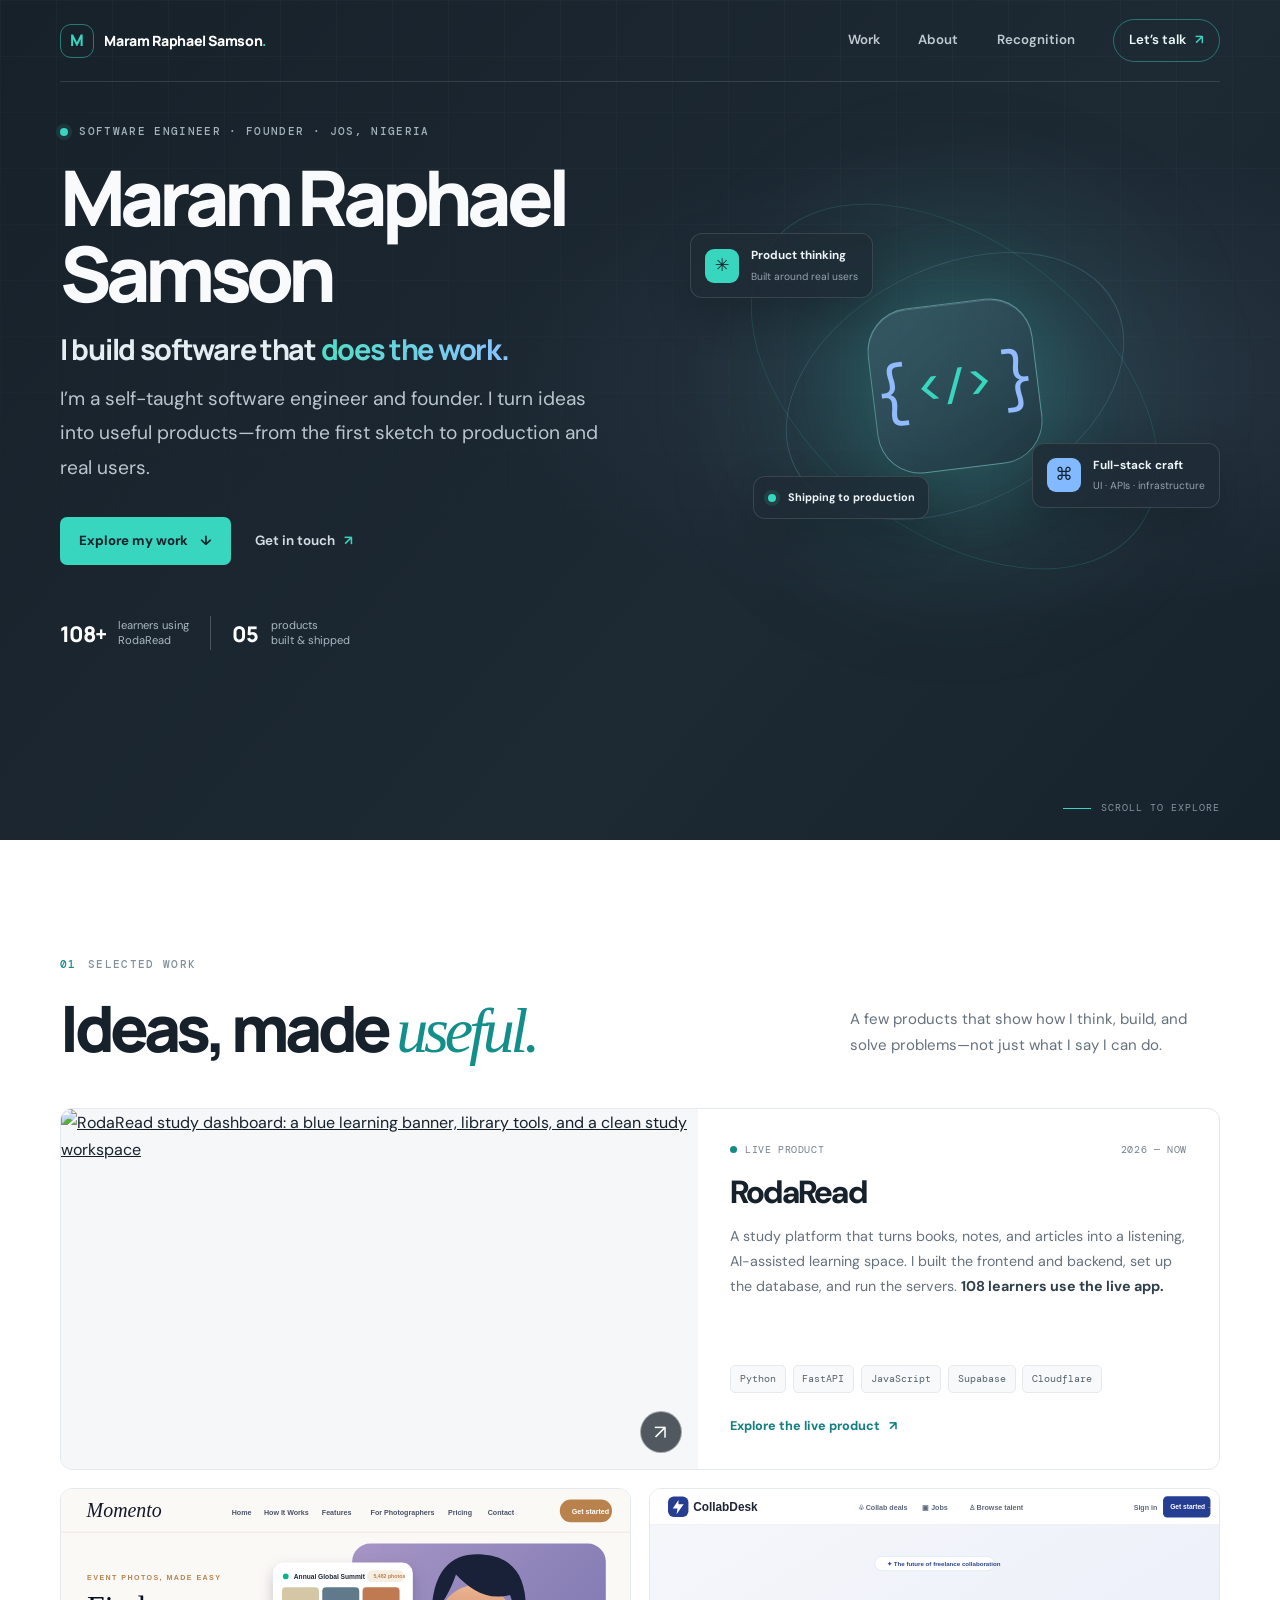
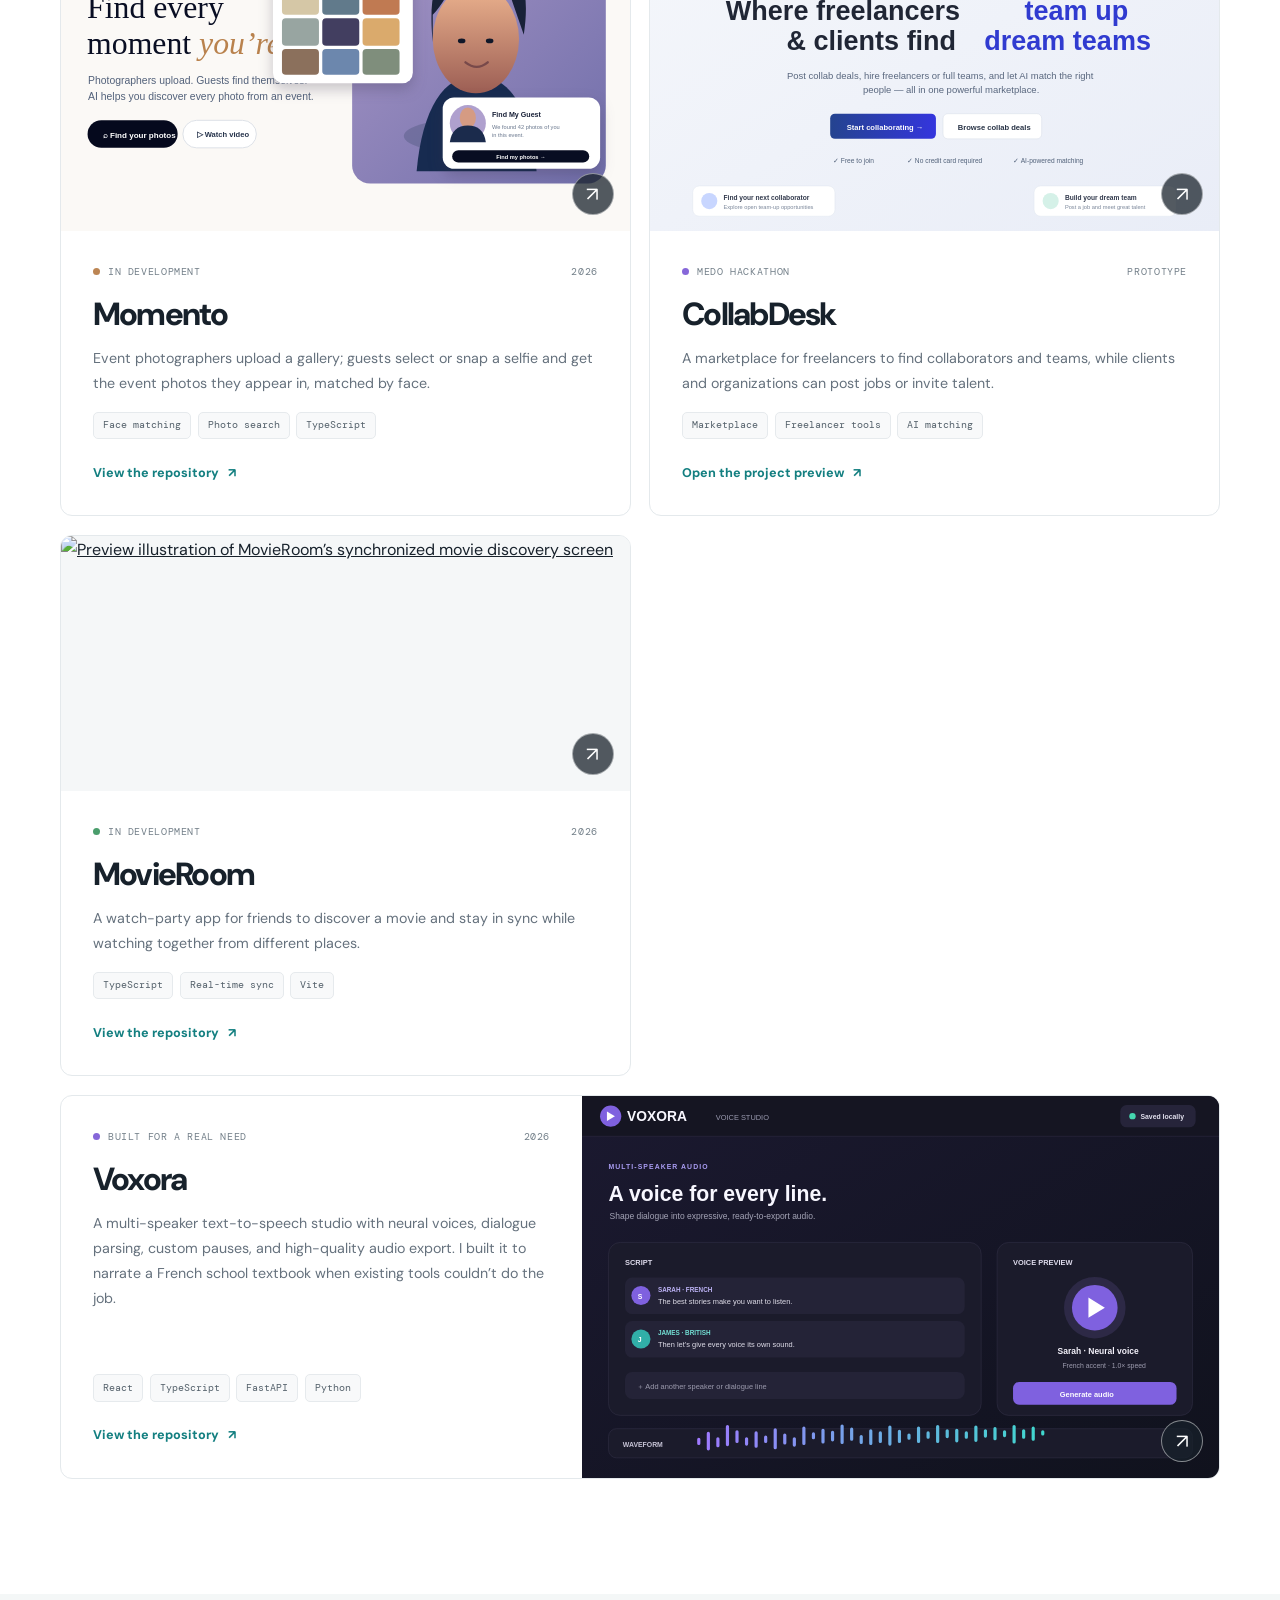
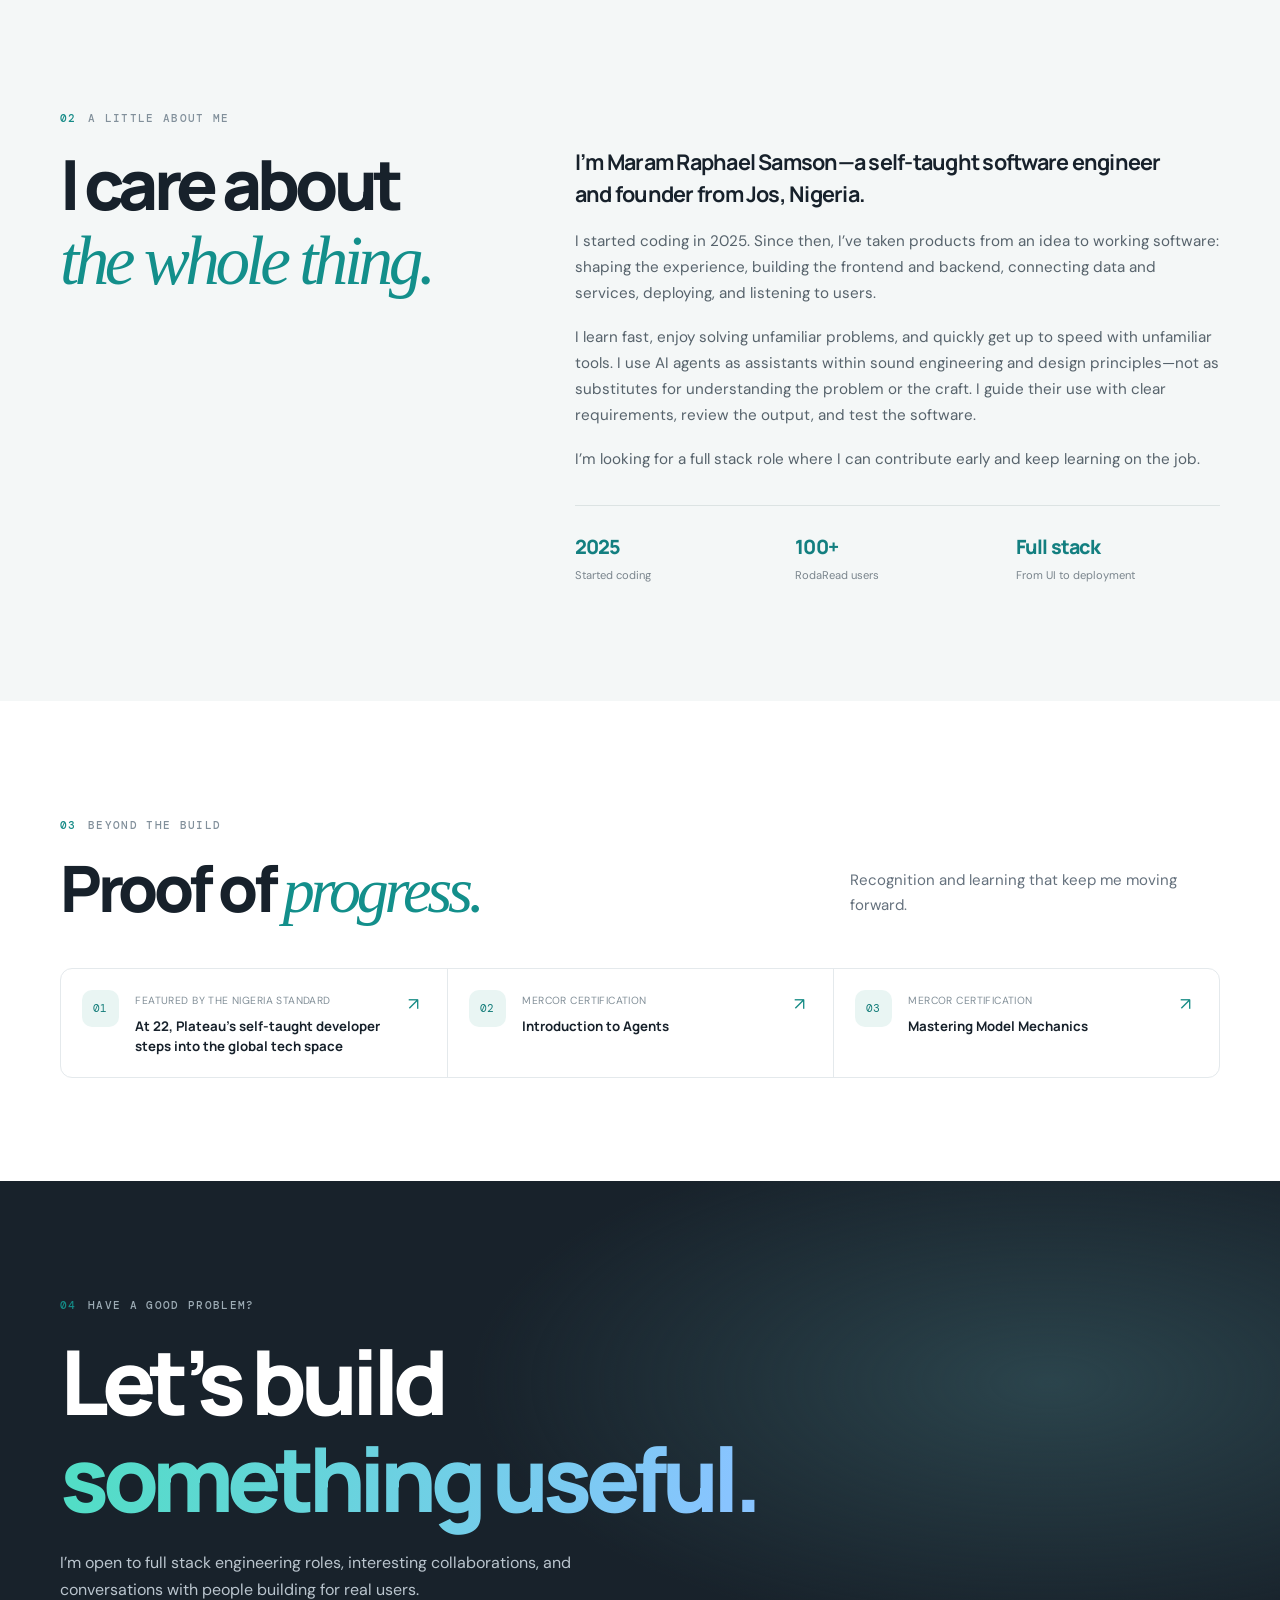
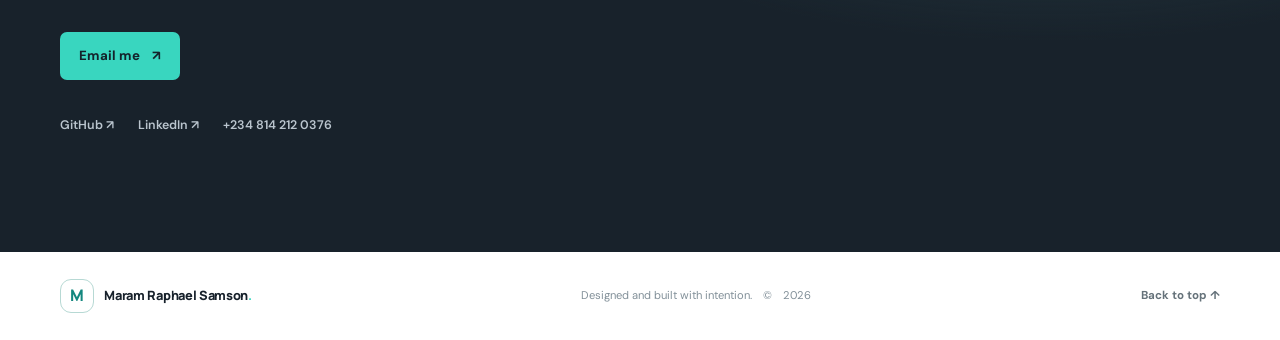
==== commit d9da3295: "Emphasize Maram Raphael Samson and refresh portfolio identity" ====
--- a/index.html
+++ b/index.html
@@ -4,15 +4,16 @@
   <meta charset="utf-8">
   <meta name="viewport" content="width=device-width, initial-scale=1, viewport-fit=cover">
   <meta name="theme-color" content="#18222b">
-  <meta name="description" content="Maram Raphael Samson is a software engineer and founder building useful products, from RodaRead to Momento.">
-  <meta property="og:title" content="Maram Raphael Samson — Software Engineer">
-  <meta property="og:description" content="I turn ideas into products people can use. Explore my software projects and engineering work.">
+  <meta name="description" content="Maram Raphael Samson is a software engineer and founder from Jos, Nigeria. I learn fast, build across the stack, and ship useful products.">
+  <meta property="og:title" content="Maram Raphael Samson — Software Engineer & Founder">
+  <meta property="og:description" content="I’m Maram Raphael Samson: a software engineer and founder who turns ideas into useful products.">
   <meta property="og:type" content="website">
   <title>Maram Raphael Samson — Software Engineer & Founder</title>
   <link rel="preconnect" href="https://fonts.googleapis.com">
   <link rel="preconnect" href="https://fonts.gstatic.com" crossorigin>
   <link href="https://fonts.googleapis.com/css2?family=DM+Mono:wght@400;500&family=DM+Sans:wght@400;500;600;700;800&family=Manrope:wght@400;500;600;700;800&display=swap" rel="stylesheet">
   <link rel="stylesheet" href="assets/css/portfolio.css">
+  <link rel="stylesheet" href="assets/css/identity.css">
   <script src="assets/js/portfolio.js" defer></script>
 </head>
 <body>
@@ -20,76 +21,38 @@
   <div class="scroll-progress" aria-hidden="true"></div>
   <header class="hero" id="top">
     <nav class="site-nav wrap" aria-label="Main navigation">
-      <a class="wordmark" href="#top" aria-label="Maram Raphael Samson, home"><span class="wordmark-mark">M</span><span>Maram Samson<span class="wordmark-dot">.</span></span></a>
+      <a class="wordmark" href="#top" aria-label="Maram Raphael Samson, home"><span class="wordmark-mark" aria-hidden="true">M</span><span>Maram Raphael Samson<span class="wordmark-dot">.</span></span></a>
       <button class="menu-toggle" type="button" aria-expanded="false" aria-controls="nav-links" aria-label="Open navigation"><span></span><span></span></button>
-      <div class="nav-links" id="nav-links">
-        <a href="#work">Work</a><a href="#about">About</a><a href="#recognition">Recognition</a><a class="nav-contact" href="#contact">Let’s talk <span aria-hidden="true">↗</span></a>
-      </div>
+      <div class="nav-links" id="nav-links"><a href="#work">Work</a><a href="#about">About</a><a href="#recognition">Recognition</a><a class="nav-contact" href="#contact">Let’s talk <span aria-hidden="true">↗</span></a></div>
     </nav>
     <div class="hero-content wrap">
       <div class="hero-copy">
-        <p class="eyebrow hero-eyebrow"><span class="status-dot"></span> Software engineer · Founder · Nigeria</p>
-        <h1>I build software<br>that <span class="gradient-text">does the work.</span></h1>
-        <p class="hero-description">From the first sketch to production: I design, build, and run useful products for real people.</p>
+        <p class="eyebrow hero-eyebrow"><span class="status-dot"></span> Software engineer · Founder · Jos, Nigeria</p>
+        <h1>Maram Raphael<br><span class="name-last">Samson</span></h1>
+        <p class="hero-tagline">I build software that <span class="gradient-text">does the work.</span></p>
+        <p class="hero-description">I’m a self-taught software engineer and founder. I turn ideas into useful products—from the first sketch to production and real users.</p>
         <div class="hero-actions"><a class="button button-light" href="#work">Explore my work <span aria-hidden="true">↓</span></a><a class="text-link" href="mailto:maramraphaelsamson@gmail.com">Get in touch <span aria-hidden="true">↗</span></a></div>
         <div class="hero-proof"><span class="proof-number">108+</span><span>learners using<br>RodaRead</span><span class="proof-divider"></span><span class="proof-number">05</span><span>products<br>built & shipped</span></div>
       </div>
-      <div class="hero-art" aria-label="Abstract illustration of connected software components" role="img">
-        <div class="art-orbit orbit-one"></div><div class="art-orbit orbit-two"></div>
-        <div class="art-core"><span class="core-bracket">{</span><span class="core-code">&lt;/&gt;</span><span class="core-bracket">}</span></div>
-        <div class="float-chip chip-product"><span class="chip-icon">✳</span><span><b>Product thinking</b><small>Built around real users</small></span></div>
-        <div class="float-chip chip-stack"><span class="chip-icon blue">⌘</span><span><b>Full-stack craft</b><small>UI · APIs · infrastructure</small></span></div>
-        <div class="float-chip chip-live"><span class="status-dot"></span><span><b>Shipping to production</b></span></div>
-        <div class="art-glow"></div>
-      </div>
+      <div class="hero-art" aria-label="Abstract illustration of connected software components" role="img"><div class="art-orbit orbit-one"></div><div class="art-orbit orbit-two"></div><div class="art-core"><span class="core-bracket">{</span><span class="core-code">&lt;/&gt;</span><span class="core-bracket">}</span></div><div class="float-chip chip-product"><span class="chip-icon">✳</span><span><b>Product thinking</b><small>Built around real users</small></span></div><div class="float-chip chip-stack"><span class="chip-icon blue">⌘</span><span><b>Full-stack craft</b><small>UI · APIs · infrastructure</small></span></div><div class="float-chip chip-live"><span class="status-dot"></span><span><b>Shipping to production</b></span></div><div class="art-glow"></div></div>
     </div>
     <a class="scroll-cue" href="#work"><span class="scroll-line"></span> Scroll to explore</a>
   </header>
-
   <main id="main">
     <section class="work-section section wrap" id="work" aria-labelledby="work-title">
-      <div class="section-top reveal">
-        <div><p class="eyebrow"><span class="section-index">01</span> Selected work</p><h2 id="work-title">Ideas, made <span class="serif-italic">useful.</span></h2></div>
-        <p class="section-intro">A few products that show how I think, build, and solve problems—not just what I say I can do.</p>
-      </div>
+      <div class="section-top reveal"><div><p class="eyebrow"><span class="section-index">01</span> Selected work</p><h2 id="work-title">Ideas, made <span class="serif-italic">useful.</span></h2></div><p class="section-intro">A few products that show how I think, build, and solve problems—not just what I say I can do.</p></div>
       <div class="project-grid">
-        <article class="project-card project-feature reveal">
-          <a class="project-image image-rodaread" href="https://rodaread.com" target="_blank" rel="noopener noreferrer" aria-label="Open RodaRead"><img src="assets/images/rodaread-preview.svg" alt="Preview illustration of RodaRead’s study dashboard" loading="lazy"><span class="image-action" aria-hidden="true">↗</span></a>
-          <div class="project-body"><div class="project-meta"><span class="project-type"><i class="meta-dot"></i> Live product</span><span class="project-year">2026 — now</span></div><h3><a href="https://rodaread.com" target="_blank" rel="noopener noreferrer">RodaRead <span aria-hidden="true">↗</span></a></h3><p>A study platform that turns books, notes, and articles into a listening, AI-assisted learning space. I built the frontend and backend, set up the database, and run the servers. <strong>108 learners use the live app.</strong></p><ul class="tech-list" aria-label="Technologies"><li>Python</li><li>FastAPI</li><li>JavaScript</li><li>Supabase</li><li>Cloudflare</li></ul><a class="project-link" href="https://rodaread.com" target="_blank" rel="noopener noreferrer">Explore the live product <span aria-hidden="true">↗</span></a></div>
-        </article>
-        <article class="project-card reveal">
-          <a class="project-image image-momento" href="https://github.com/maramraphaelsamson/Momento" target="_blank" rel="noopener noreferrer" aria-label="Open the Momento repository"><img src="assets/images/momento-preview.svg" alt="Preview illustration of Momento’s event-photo gallery and face-match flow" loading="lazy"><span class="image-action" aria-hidden="true">↗</span></a>
-          <div class="project-body"><div class="project-meta"><span class="project-type"><i class="meta-dot warm"></i> In development</span><span class="project-year">2026</span></div><h3><a href="https://github.com/maramraphaelsamson/Momento" target="_blank" rel="noopener noreferrer">Momento <span aria-hidden="true">↗</span></a></h3><p>Event photographers upload a gallery; guests select or snap a selfie and get the event photos they appear in, matched by face.</p><ul class="tech-list" aria-label="Project focus"><li>Face matching</li><li>Photo search</li><li>TypeScript</li></ul><a class="project-link" href="https://github.com/maramraphaelsamson/Momento" target="_blank" rel="noopener noreferrer">View the repository <span aria-hidden="true">↗</span></a></div>
-        </article>
-        <article class="project-card reveal">
-          <a class="project-image image-collab" href="https://medo.dev/projects/app-bnp4dx5br4sh/preview" target="_blank" rel="noopener noreferrer" aria-label="Open the CollabDesk Medo project preview"><img src="assets/images/collabdesk-preview.svg" alt="Preview illustration of CollabDesk’s freelancer collaboration marketplace" loading="lazy"><span class="image-action" aria-hidden="true">↗</span></a>
-          <div class="project-body"><div class="project-meta"><span class="project-type"><i class="meta-dot purple"></i> Medo hackathon</span><span class="project-year">Prototype</span></div><h3><a href="https://medo.dev/projects/app-bnp4dx5br4sh/preview" target="_blank" rel="noopener noreferrer">CollabDesk <span aria-hidden="true">↗</span></a></h3><p>A marketplace for freelancers to find collaborators and teams, while clients and organizations can post jobs or invite talent.</p><ul class="tech-list" aria-label="Project focus"><li>Marketplace</li><li>Freelancer tools</li><li>AI matching</li></ul><a class="project-link" href="https://medo.dev/projects/app-bnp4dx5br4sh/preview" target="_blank" rel="noopener noreferrer">Open the project preview <span aria-hidden="true">↗</span></a></div>
-        </article>
-        <article class="project-card reveal">
-          <a class="project-image image-movieroom" href="https://github.com/maramraphaelsamson/MovieRoom" target="_blank" rel="noopener noreferrer" aria-label="Open the MovieRoom repository"><img src="assets/images/movieroom-preview.svg" alt="Preview illustration of MovieRoom’s synchronized movie discovery screen" loading="lazy"><span class="image-action" aria-hidden="true">↗</span></a>
-          <div class="project-body"><div class="project-meta"><span class="project-type"><i class="meta-dot green"></i> In development</span><span class="project-year">2026</span></div><h3><a href="https://github.com/maramraphaelsamson/MovieRoom" target="_blank" rel="noopener noreferrer">MovieRoom <span aria-hidden="true">↗</span></a></h3><p>A watch-party app for friends to discover a movie and stay in sync while watching together from different places.</p><ul class="tech-list" aria-label="Technologies"><li>TypeScript</li><li>Real-time sync</li><li>Vite</li></ul><a class="project-link" href="https://github.com/maramraphaelsamson/MovieRoom" target="_blank" rel="noopener noreferrer">View the repository <span aria-hidden="true">↗</span></a></div>
-        </article>
-        <article class="project-card project-wide reveal">
-          <a class="project-image image-voxora" href="https://github.com/maramraphaelsamson/Voxora" target="_blank" rel="noopener noreferrer" aria-label="Open the Voxora repository"><img src="assets/images/voxora-preview.svg" alt="Preview illustration of Voxora’s multi-speaker voice studio" loading="lazy"><span class="image-action" aria-hidden="true">↗</span></a>
-          <div class="project-body"><div class="project-meta"><span class="project-type"><i class="meta-dot purple"></i> Built for a real need</span><span class="project-year">2026</span></div><h3><a href="https://github.com/maramraphaelsamson/Voxora" target="_blank" rel="noopener noreferrer">Voxora <span aria-hidden="true">↗</span></a></h3><p>A multi-speaker text-to-speech studio with neural voices, dialogue parsing, custom pauses, and high-quality audio export. I built it to narrate a French school textbook when existing tools couldn’t do the job.</p><ul class="tech-list" aria-label="Technologies"><li>React</li><li>TypeScript</li><li>FastAPI</li><li>Python</li></ul><a class="project-link" href="https://github.com/maramraphaelsamson/Voxora" target="_blank" rel="noopener noreferrer">View the repository <span aria-hidden="true">↗</span></a></div>
-        </article>
+        <article class="project-card project-feature reveal"><a class="project-image image-rodaread" href="https://rodaread.com" target="_blank" rel="noopener noreferrer" aria-label="Open RodaRead"><img src="assets/images/rodaread-preview.svg" alt="RodaRead study dashboard: a blue learning banner, library tools, and a clean study workspace" loading="lazy"><span class="image-action" aria-hidden="true">↗</span></a><div class="project-body"><div class="project-meta"><span class="project-type"><i class="meta-dot"></i> Live product</span><span class="project-year">2026 — now</span></div><h3><a href="https://rodaread.com" target="_blank" rel="noopener noreferrer">RodaRead <span aria-hidden="true">↗</span></a></h3><p>A study platform that turns books, notes, and articles into a listening, AI-assisted learning space. I built the frontend and backend, set up the database, and run the servers. <strong>108 learners use the live app.</strong></p><ul class="tech-list" aria-label="Technologies"><li>Python</li><li>FastAPI</li><li>JavaScript</li><li>Supabase</li><li>Cloudflare</li></ul><a class="project-link" href="https://rodaread.com" target="_blank" rel="noopener noreferrer">Explore the live product <span aria-hidden="true">↗</span></a></div></article>
+        <article class="project-card reveal"><a class="project-image image-momento" href="https://github.com/maramraphaelsamson/Momento" target="_blank" rel="noopener noreferrer" aria-label="Open the Momento repository"><img src="assets/images/momento-preview.svg" alt="Preview illustration of Momento’s event-photo gallery and face-match flow" loading="lazy"><span class="image-action" aria-hidden="true">↗</span></a><div class="project-body"><div class="project-meta"><span class="project-type"><i class="meta-dot warm"></i> In development</span><span class="project-year">2026</span></div><h3><a href="https://github.com/maramraphaelsamson/Momento" target="_blank" rel="noopener noreferrer">Momento <span aria-hidden="true">↗</span></a></h3><p>Event photographers upload a gallery; guests select or snap a selfie and get the event photos they appear in, matched by face.</p><ul class="tech-list" aria-label="Project focus"><li>Face matching</li><li>Photo search</li><li>TypeScript</li></ul><a class="project-link" href="https://github.com/maramraphaelsamson/Momento" target="_blank" rel="noopener noreferrer">View the repository <span aria-hidden="true">↗</span></a></div></article>
+        <article class="project-card reveal"><a class="project-image image-collab" href="https://medo.dev/projects/app-bnp4dx5br4sh/preview" target="_blank" rel="noopener noreferrer" aria-label="Open the CollabDesk Medo project preview"><img src="assets/images/collabdesk-preview.svg" alt="Preview illustration of CollabDesk’s freelancer collaboration marketplace" loading="lazy"><span class="image-action" aria-hidden="true">↗</span></a><div class="project-body"><div class="project-meta"><span class="project-type"><i class="meta-dot purple"></i> Medo hackathon</span><span class="project-year">Prototype</span></div><h3><a href="https://medo.dev/projects/app-bnp4dx5br4sh/preview" target="_blank" rel="noopener noreferrer">CollabDesk <span aria-hidden="true">↗</span></a></h3><p>A marketplace for freelancers to find collaborators and teams, while clients and organizations can post jobs or invite talent.</p><ul class="tech-list" aria-label="Project focus"><li>Marketplace</li><li>Freelancer tools</li><li>AI matching</li></ul><a class="project-link" href="https://medo.dev/projects/app-bnp4dx5br4sh/preview" target="_blank" rel="noopener noreferrer">Open the project preview <span aria-hidden="true">↗</span></a></div></article>
+        <article class="project-card reveal"><a class="project-image image-movieroom" href="https://github.com/maramraphaelsamson/MovieRoom" target="_blank" rel="noopener noreferrer" aria-label="Open the MovieRoom repository"><img src="assets/images/movieroom-preview.svg" alt="Preview illustration of MovieRoom’s synchronized movie discovery screen" loading="lazy"><span class="image-action" aria-hidden="true">↗</span></a><div class="project-body"><div class="project-meta"><span class="project-type"><i class="meta-dot green"></i> In development</span><span class="project-year">2026</span></div><h3><a href="https://github.com/maramraphaelsamson/MovieRoom" target="_blank" rel="noopener noreferrer">MovieRoom <span aria-hidden="true">↗</span></a></h3><p>A watch-party app for friends to discover a movie and stay in sync while watching together from different places.</p><ul class="tech-list" aria-label="Technologies"><li>TypeScript</li><li>Real-time sync</li><li>Vite</li></ul><a class="project-link" href="https://github.com/maramraphaelsamson/MovieRoom" target="_blank" rel="noopener noreferrer">View the repository <span aria-hidden="true">↗</span></a></div></article>
+        <article class="project-card project-wide reveal"><a class="project-image image-voxora" href="https://github.com/maramraphaelsamson/Voxora" target="_blank" rel="noopener noreferrer" aria-label="Open the Voxora repository"><img src="assets/images/voxora-preview.svg" alt="Preview illustration of Voxora’s multi-speaker voice studio" loading="lazy"><span class="image-action" aria-hidden="true">↗</span></a><div class="project-body"><div class="project-meta"><span class="project-type"><i class="meta-dot purple"></i> Built for a real need</span><span class="project-year">2026</span></div><h3><a href="https://github.com/maramraphaelsamson/Voxora" target="_blank" rel="noopener noreferrer">Voxora <span aria-hidden="true">↗</span></a></h3><p>A multi-speaker text-to-speech studio with neural voices, dialogue parsing, custom pauses, and high-quality audio export. I built it to narrate a French school textbook when existing tools couldn’t do the job.</p><ul class="tech-list" aria-label="Technologies"><li>React</li><li>TypeScript</li><li>FastAPI</li><li>Python</li></ul><a class="project-link" href="https://github.com/maramraphaelsamson/Voxora" target="_blank" rel="noopener noreferrer">View the repository <span aria-hidden="true">↗</span></a></div></article>
       </div>
     </section>
-
-    <section class="about-section section" id="about" aria-labelledby="about-title">
-      <div class="about-inner wrap reveal">
-        <div class="about-heading"><p class="eyebrow"><span class="section-index">02</span> A little about me</p><h2 id="about-title">I care about<br><span class="serif-italic">the whole thing.</span></h2></div>
-        <div class="about-copy"><p class="about-lead">I’m Maram— a self-taught software engineer and founder from Jos, Nigeria.</p><p>I started coding in 2025. Since then, I’ve taken products from an idea to working software: shaping the experience, building the frontend and backend, connecting data and services, deploying, and listening to users.</p><p>I’m comfortable working across the stack, learning unfamiliar tools, and using AI coding agents thoughtfully—with review and testing as part of the work. I’m looking for a full stack role where I can contribute early and keep growing.</p><div class="about-facts"><div><span class="fact-value">2025</span><span class="fact-label">Started coding</span></div><div><span class="fact-value">100+</span><span class="fact-label">RodaRead users</span></div><div><span class="fact-value">Full stack</span><span class="fact-label">From UI to deployment</span></div></div></div>
-      </div>
-    </section>
-
-    <section class="recognition-section section wrap" id="recognition" aria-labelledby="recognition-title">
-      <div class="section-top reveal"><div><p class="eyebrow"><span class="section-index">03</span> Beyond the build</p><h2 id="recognition-title">Proof of <span class="serif-italic">progress.</span></h2></div><p class="section-intro">Recognition and learning that keep me moving forward.</p></div>
-      <div class="recognition-grid reveal"><a href="https://thenigeriastandard.news/2026/11/08/at-22-plateaus-self-taught-developer-steps-into-the-global-tech-space/" target="_blank" rel="noopener noreferrer"><span class="recognition-icon">01</span><span><small>Featured by The Nigeria Standard</small><strong>At 22, Plateau’s self-taught developer steps into the global tech space</strong></span><span class="external-arrow" aria-hidden="true">↗</span></a><a href="https://work.mercor.com/learn/verify/MRC-2026-R2CJV3LN" target="_blank" rel="noopener noreferrer"><span class="recognition-icon">02</span><span><small>Mercor certification</small><strong>Introduction to Agents</strong></span><span class="external-arrow" aria-hidden="true">↗</span></a><a href="https://work.mercor.com/learn/verify/MRC-2026-ZWYJFUNR" target="_blank" rel="noopener noreferrer"><span class="recognition-icon">03</span><span><small>Mercor certification</small><strong>Mastering Model Mechanics</strong></span><span class="external-arrow" aria-hidden="true">↗</span></a></div>
-    </section>
-
+    <section class="about-section section" id="about" aria-labelledby="about-title"><div class="about-inner wrap reveal"><div class="about-heading"><p class="eyebrow"><span class="section-index">02</span> A little about me</p><h2 id="about-title">I care about<br><span class="serif-italic">the whole thing.</span></h2></div><div class="about-copy"><p class="about-lead">I’m Maram Raphael Samson—a self-taught software engineer and founder from Jos, Nigeria.</p><p>I started coding in 2025. Since then, I’ve taken products from an idea to working software: shaping the experience, building the frontend and backend, connecting data and services, deploying, and listening to users.</p><p>I learn fast, enjoy solving unfamiliar problems, and quickly get up to speed with unfamiliar tools. I use AI agents as assistants within sound engineering and design principles—not as substitutes for understanding the problem or the craft. I guide their use with clear requirements, review the output, and test the software.</p><p>I’m looking for a full stack role where I can contribute early and keep learning on the job.</p><div class="about-facts"><div><span class="fact-value">2025</span><span class="fact-label">Started coding</span></div><div><span class="fact-value">100+</span><span class="fact-label">RodaRead users</span></div><div><span class="fact-value">Full stack</span><span class="fact-label">From UI to deployment</span></div></div></div></div></section>
+    <section class="recognition-section section wrap" id="recognition" aria-labelledby="recognition-title"><div class="section-top reveal"><div><p class="eyebrow"><span class="section-index">03</span> Beyond the build</p><h2 id="recognition-title">Proof of <span class="serif-italic">progress.</span></h2></div><p class="section-intro">Recognition and learning that keep me moving forward.</p></div><div class="recognition-grid reveal"><a href="https://thenigeriastandard.news/2026/11/08/at-22-plateaus-self-taught-developer-steps-into-the-global-tech-space/" target="_blank" rel="noopener noreferrer"><span class="recognition-icon">01</span><span><small>Featured by The Nigeria Standard</small><strong>At 22, Plateau’s self-taught developer steps into the global tech space</strong></span><span class="external-arrow" aria-hidden="true">↗</span></a><a href="https://work.mercor.com/learn/verify/MRC-2026-R2CJV3LN" target="_blank" rel="noopener noreferrer"><span class="recognition-icon">02</span><span><small>Mercor certification</small><strong>Introduction to Agents</strong></span><span class="external-arrow" aria-hidden="true">↗</span></a><a href="https://work.mercor.com/learn/verify/MRC-2026-ZWYJFUNR" target="_blank" rel="noopener noreferrer"><span class="recognition-icon">03</span><span><small>Mercor certification</small><strong>Mastering Model Mechanics</strong></span><span class="external-arrow" aria-hidden="true">↗</span></a></div></section>
     <section class="contact-section section" id="contact" aria-labelledby="contact-title"><div class="contact-inner wrap reveal"><p class="eyebrow"><span class="section-index">04</span> Have a good problem?</p><h2 id="contact-title">Let’s build<br><span class="gradient-text">something useful.</span></h2><p>I’m open to full stack engineering roles, interesting collaborations, and conversations with people building for real users.</p><a class="button button-light" href="mailto:maramraphaelsamson@gmail.com">Email me <span aria-hidden="true">↗</span></a><div class="contact-links"><a href="https://github.com/maramraphaelsamson" target="_blank" rel="noopener noreferrer">GitHub ↗</a><a href="https://www.linkedin.com/in/maram-raphael-samson-87861040a/" target="_blank" rel="noopener noreferrer">LinkedIn ↗</a><a href="tel:+2348142120376">+234 814 212 0376</a></div></div></section>
   </main>
-  <footer class="site-footer wrap"><a class="wordmark" href="#top"><span class="wordmark-mark">M</span><span>Maram Samson<span class="wordmark-dot">.</span></span></a><p>Designed and built with intention. <span>© <span id="year">2026</span></span></p><a class="back-top" href="#top">Back to top ↑</a></footer>
+  <footer class="site-footer wrap"><a class="wordmark" href="#top"><span class="wordmark-mark" aria-hidden="true">M</span><span>Maram Raphael Samson<span class="wordmark-dot">.</span></span></a><p>Designed and built with intention. <span>© <span id="year">2026</span></span></p><a class="back-top" href="#top">Back to top ↑</a></footer>
 </body>
 </html>
--- a/assets/css/identity.css
+++ b/assets/css/identity.css
@@ -0,0 +1,30 @@
+/* Identity and name emphasis overrides */
+.hero-copy h1 {
+  max-width: 13ch;
+  font-size: clamp(3.35rem, 6vw, 5.55rem);
+  font-weight: 800;
+  letter-spacing: -.075em;
+  line-height: .99;
+}
+.hero-copy h1 .name-last { color: #f8fafc; }
+.hero-tagline {
+  margin: 1.15rem 0 0;
+  color: #e4edf1;
+  font-family: var(--display-font);
+  font-size: clamp(1.2rem, 2.5vw, 1.8rem);
+  font-weight: 750;
+  letter-spacing: -.045em;
+  line-height: 1.35;
+}
+.hero-description { margin-top: .8rem; }
+.site-nav .wordmark { font-size: .88rem; }
+.site-footer .wordmark { font-size: .8rem; }
+.about-copy .about-lead { max-width: 38rem; }
+@media (max-width: 850px) {
+  .hero-copy h1 { font-size: clamp(3rem, 7.3vw, 4.8rem); }
+}
+@media (max-width: 600px) {
+  .site-nav .wordmark { font-size: .77rem; }
+  .hero-copy h1 { font-size: clamp(3.15rem, 12.2vw, 4.5rem); }
+  .hero-tagline { font-size: 1.28rem; }
+}
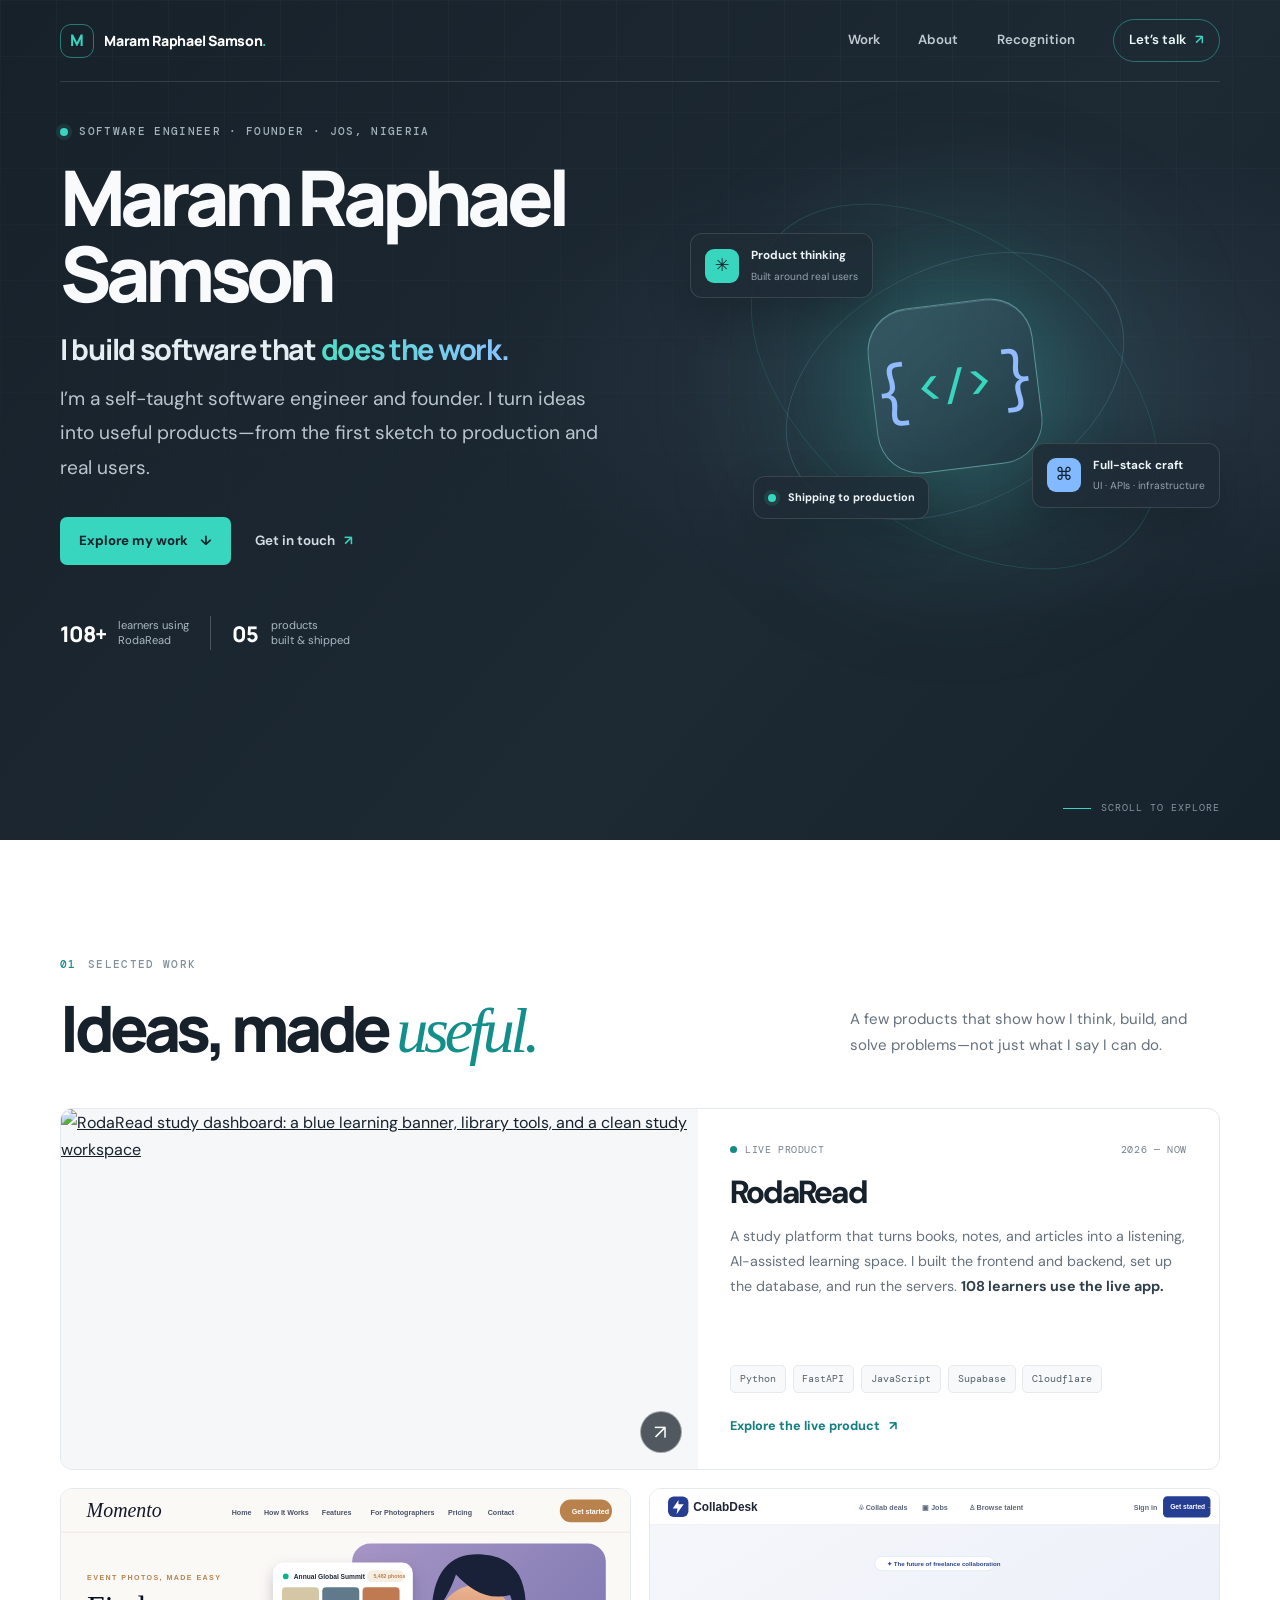
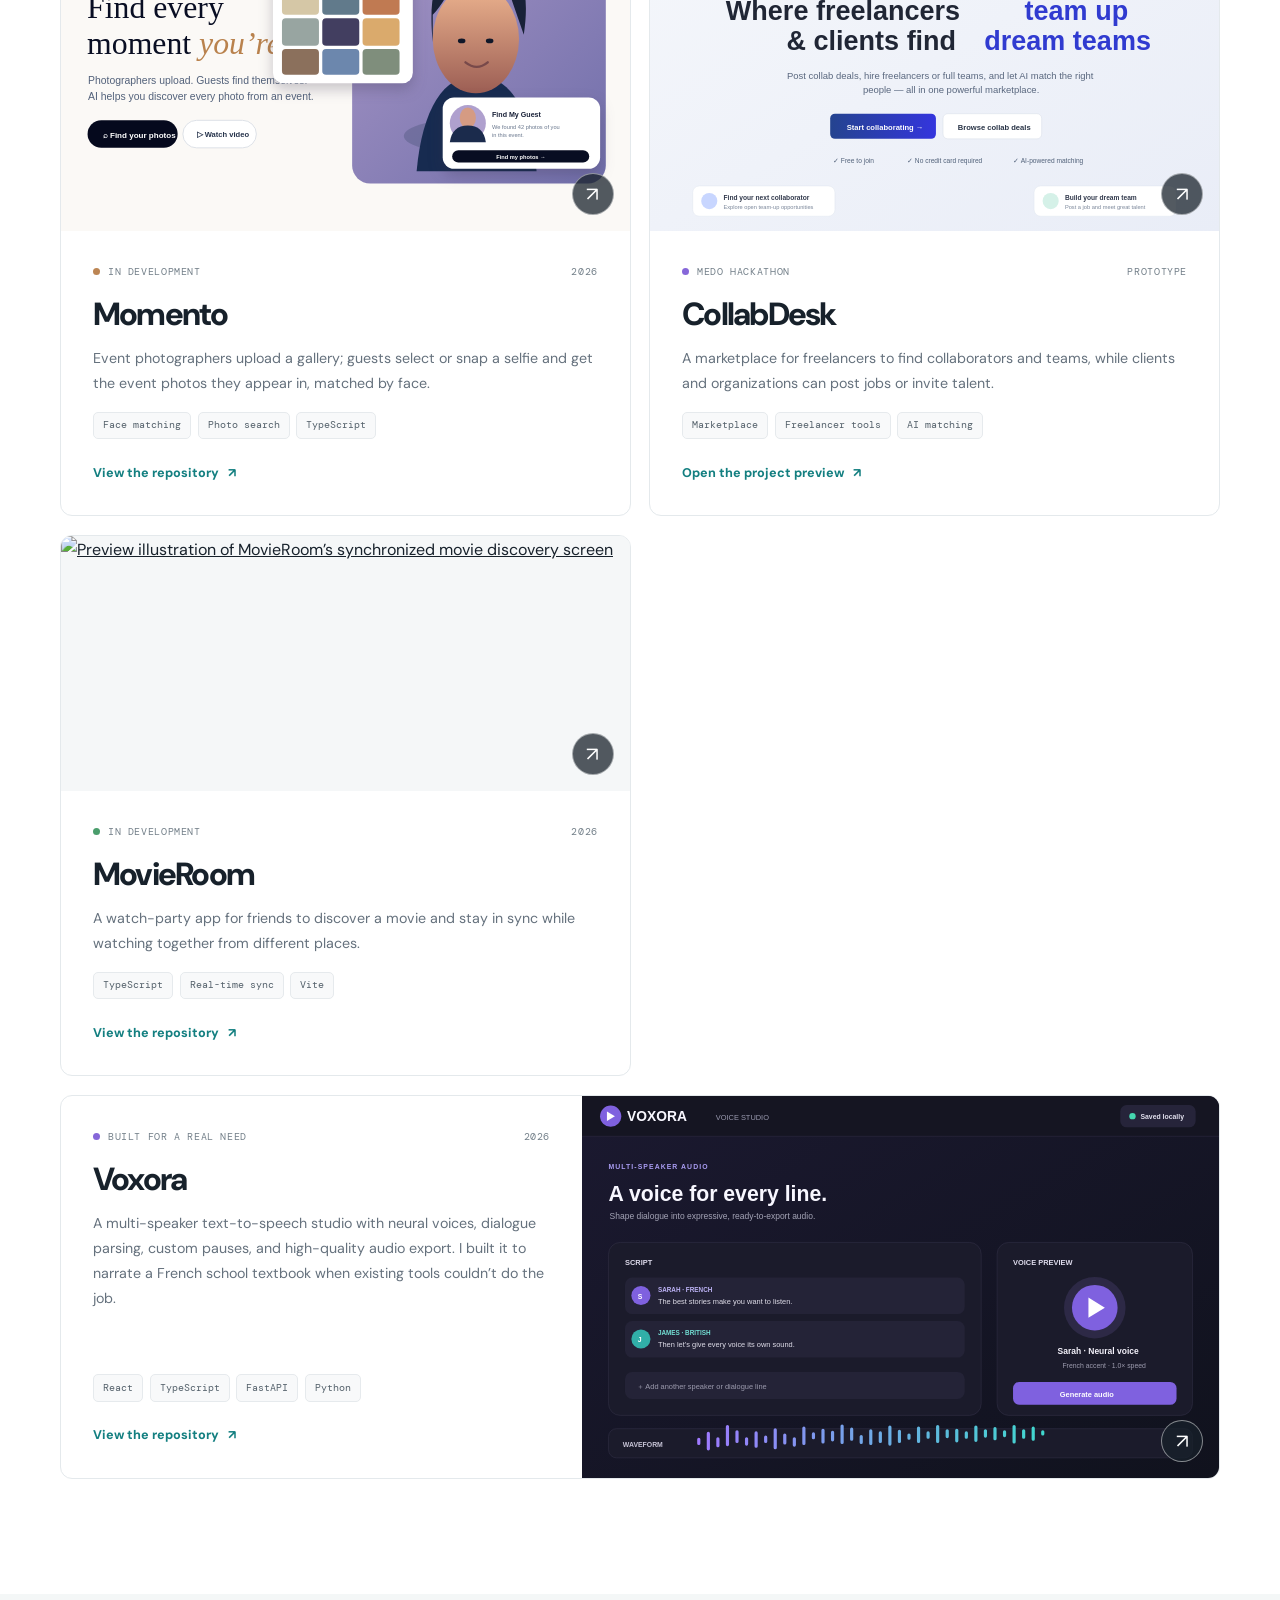
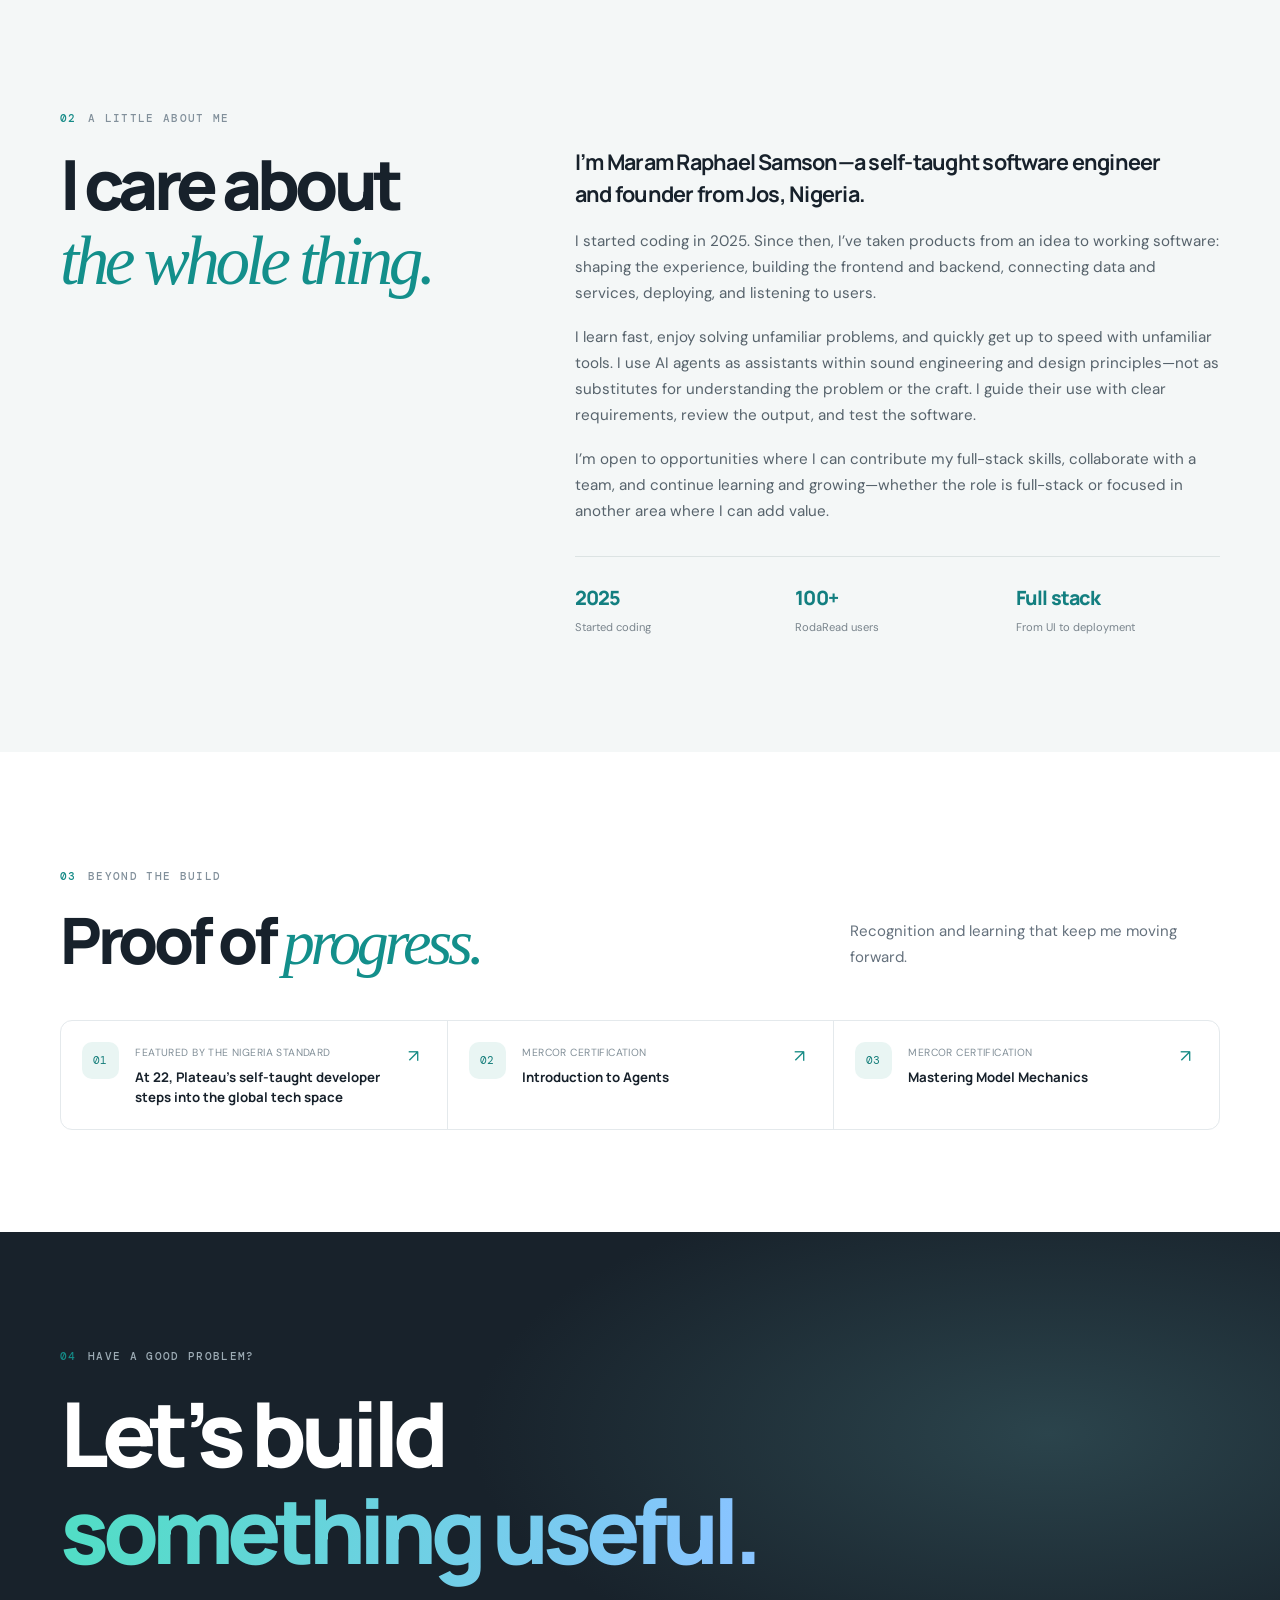
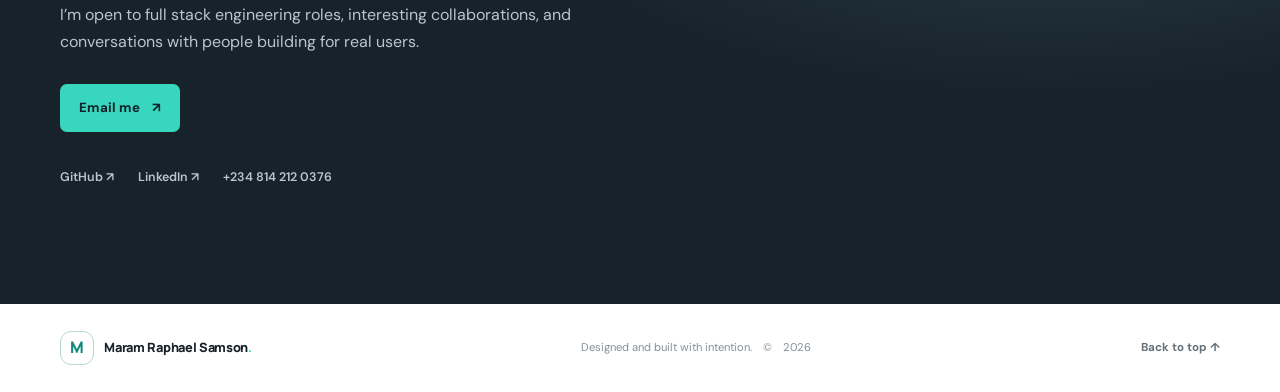
==== commit 0e3485ad: "Update career goal in I care about section" ====
--- a/index.html
+++ b/index.html
@@ -49,7 +49,7 @@
         <article class="project-card project-wide reveal"><a class="project-image image-voxora" href="https://github.com/maramraphaelsamson/Voxora" target="_blank" rel="noopener noreferrer" aria-label="Open the Voxora repository"><img src="assets/images/voxora-preview.svg" alt="Preview illustration of Voxora’s multi-speaker voice studio" loading="lazy"><span class="image-action" aria-hidden="true">↗</span></a><div class="project-body"><div class="project-meta"><span class="project-type"><i class="meta-dot purple"></i> Built for a real need</span><span class="project-year">2026</span></div><h3><a href="https://github.com/maramraphaelsamson/Voxora" target="_blank" rel="noopener noreferrer">Voxora <span aria-hidden="true">↗</span></a></h3><p>A multi-speaker text-to-speech studio with neural voices, dialogue parsing, custom pauses, and high-quality audio export. I built it to narrate a French school textbook when existing tools couldn’t do the job.</p><ul class="tech-list" aria-label="Technologies"><li>React</li><li>TypeScript</li><li>FastAPI</li><li>Python</li></ul><a class="project-link" href="https://github.com/maramraphaelsamson/Voxora" target="_blank" rel="noopener noreferrer">View the repository <span aria-hidden="true">↗</span></a></div></article>
       </div>
     </section>
-    <section class="about-section section" id="about" aria-labelledby="about-title"><div class="about-inner wrap reveal"><div class="about-heading"><p class="eyebrow"><span class="section-index">02</span> A little about me</p><h2 id="about-title">I care about<br><span class="serif-italic">the whole thing.</span></h2></div><div class="about-copy"><p class="about-lead">I’m Maram Raphael Samson—a self-taught software engineer and founder from Jos, Nigeria.</p><p>I started coding in 2025. Since then, I’ve taken products from an idea to working software: shaping the experience, building the frontend and backend, connecting data and services, deploying, and listening to users.</p><p>I learn fast, enjoy solving unfamiliar problems, and quickly get up to speed with unfamiliar tools. I use AI agents as assistants within sound engineering and design principles—not as substitutes for understanding the problem or the craft. I guide their use with clear requirements, review the output, and test the software.</p><p>I’m looking for a full stack role where I can contribute early and keep learning on the job.</p><div class="about-facts"><div><span class="fact-value">2025</span><span class="fact-label">Started coding</span></div><div><span class="fact-value">100+</span><span class="fact-label">RodaRead users</span></div><div><span class="fact-value">Full stack</span><span class="fact-label">From UI to deployment</span></div></div></div></div></section>
+    <section class="about-section section" id="about" aria-labelledby="about-title"><div class="about-inner wrap reveal"><div class="about-heading"><p class="eyebrow"><span class="section-index">02</span> A little about me</p><h2 id="about-title">I care about<br><span class="serif-italic">the whole thing.</span></h2></div><div class="about-copy"><p class="about-lead">I’m Maram Raphael Samson—a self-taught software engineer and founder from Jos, Nigeria.</p><p>I started coding in 2025. Since then, I’ve taken products from an idea to working software: shaping the experience, building the frontend and backend, connecting data and services, deploying, and listening to users.</p><p>I learn fast, enjoy solving unfamiliar problems, and quickly get up to speed with unfamiliar tools. I use AI agents as assistants within sound engineering and design principles—not as substitutes for understanding the problem or the craft. I guide their use with clear requirements, review the output, and test the software.</p><p>I’m open to opportunities where I can contribute my full-stack skills, collaborate with a team, and continue learning and growing—whether the role is full-stack or focused in another area where I can add value.</p><div class="about-facts"><div><span class="fact-value">2025</span><span class="fact-label">Started coding</span></div><div><span class="fact-value">100+</span><span class="fact-label">RodaRead users</span></div><div><span class="fact-value">Full stack</span><span class="fact-label">From UI to deployment</span></div></div></div></div></section>
     <section class="recognition-section section wrap" id="recognition" aria-labelledby="recognition-title"><div class="section-top reveal"><div><p class="eyebrow"><span class="section-index">03</span> Beyond the build</p><h2 id="recognition-title">Proof of <span class="serif-italic">progress.</span></h2></div><p class="section-intro">Recognition and learning that keep me moving forward.</p></div><div class="recognition-grid reveal"><a href="https://thenigeriastandard.news/2026/11/08/at-22-plateaus-self-taught-developer-steps-into-the-global-tech-space/" target="_blank" rel="noopener noreferrer"><span class="recognition-icon">01</span><span><small>Featured by The Nigeria Standard</small><strong>At 22, Plateau’s self-taught developer steps into the global tech space</strong></span><span class="external-arrow" aria-hidden="true">↗</span></a><a href="https://work.mercor.com/learn/verify/MRC-2026-R2CJV3LN" target="_blank" rel="noopener noreferrer"><span class="recognition-icon">02</span><span><small>Mercor certification</small><strong>Introduction to Agents</strong></span><span class="external-arrow" aria-hidden="true">↗</span></a><a href="https://work.mercor.com/learn/verify/MRC-2026-ZWYJFUNR" target="_blank" rel="noopener noreferrer"><span class="recognition-icon">03</span><span><small>Mercor certification</small><strong>Mastering Model Mechanics</strong></span><span class="external-arrow" aria-hidden="true">↗</span></a></div></section>
     <section class="contact-section section" id="contact" aria-labelledby="contact-title"><div class="contact-inner wrap reveal"><p class="eyebrow"><span class="section-index">04</span> Have a good problem?</p><h2 id="contact-title">Let’s build<br><span class="gradient-text">something useful.</span></h2><p>I’m open to full stack engineering roles, interesting collaborations, and conversations with people building for real users.</p><a class="button button-light" href="mailto:maramraphaelsamson@gmail.com">Email me <span aria-hidden="true">↗</span></a><div class="contact-links"><a href="https://github.com/maramraphaelsamson" target="_blank" rel="noopener noreferrer">GitHub ↗</a><a href="https://www.linkedin.com/in/maram-raphael-samson-87861040a/" target="_blank" rel="noopener noreferrer">LinkedIn ↗</a><a href="tel:+2348142120376">+234 814 212 0376</a></div></div></section>
   </main>
